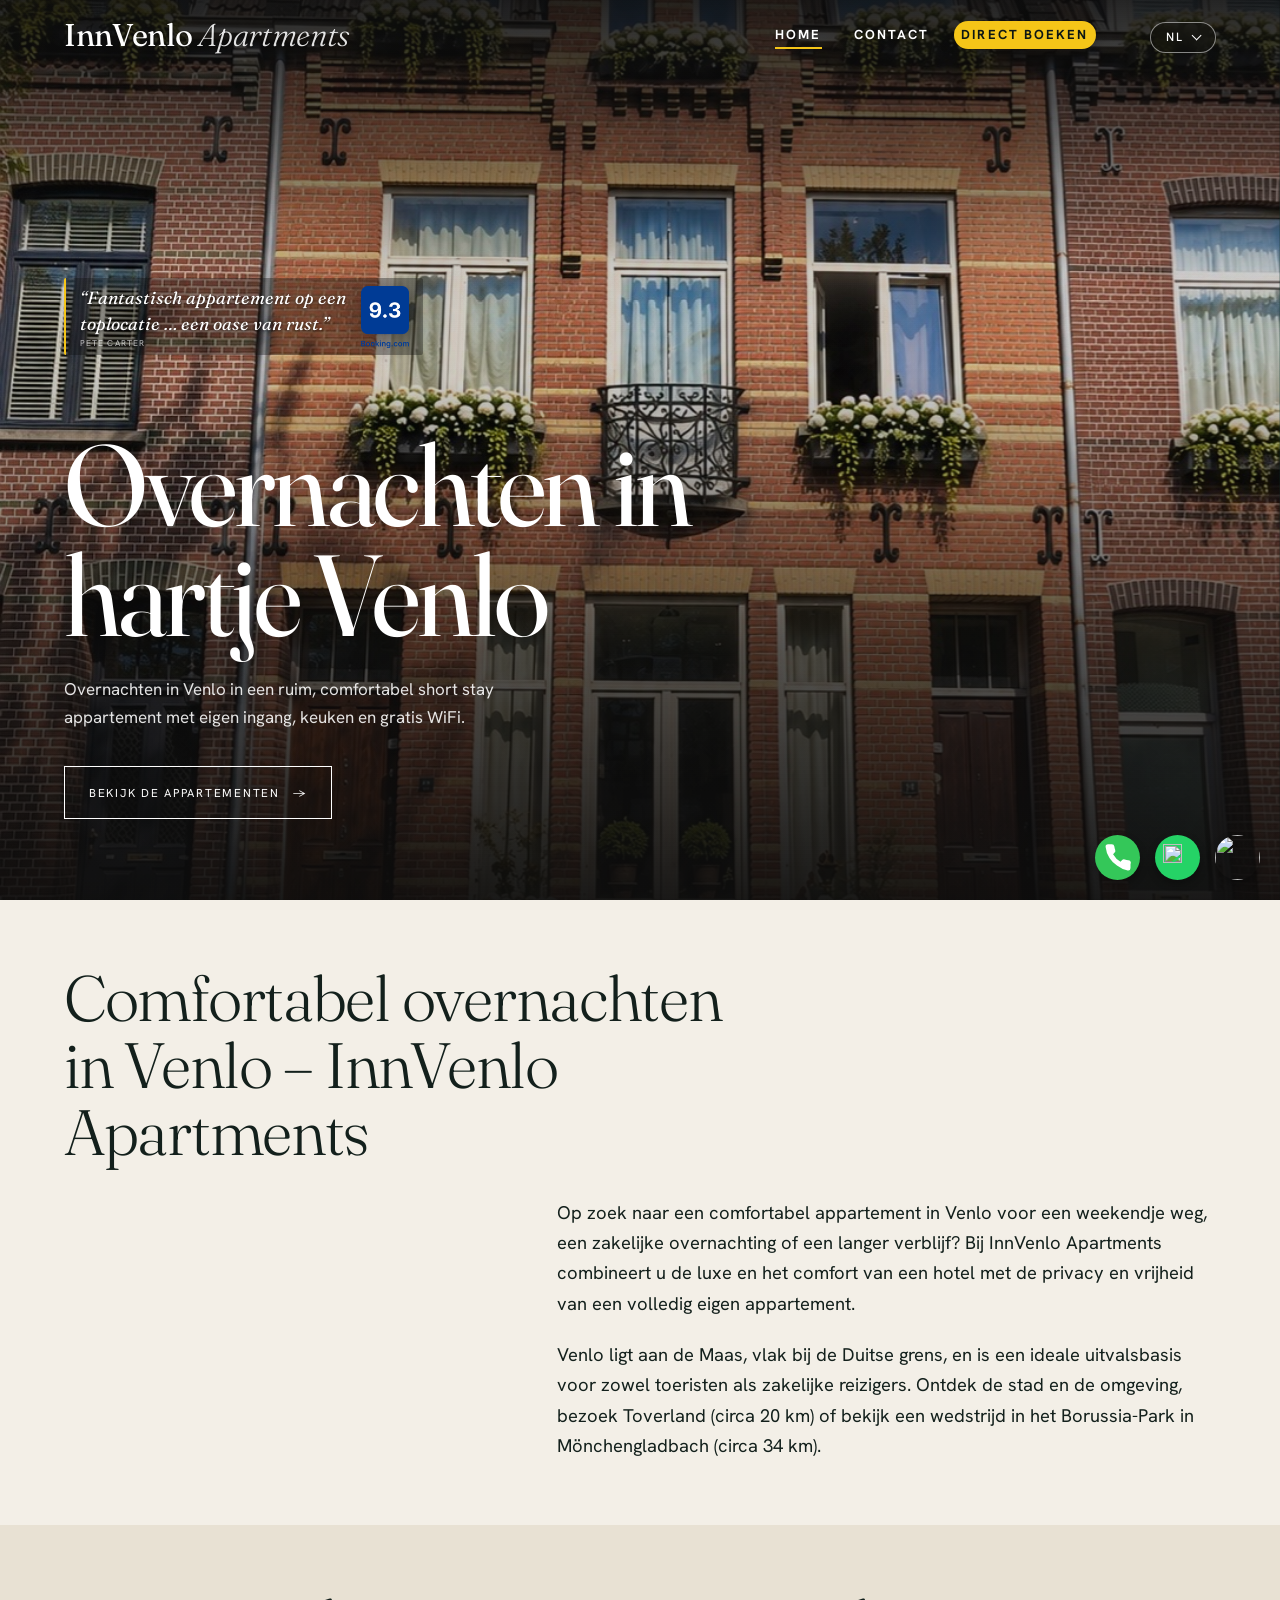
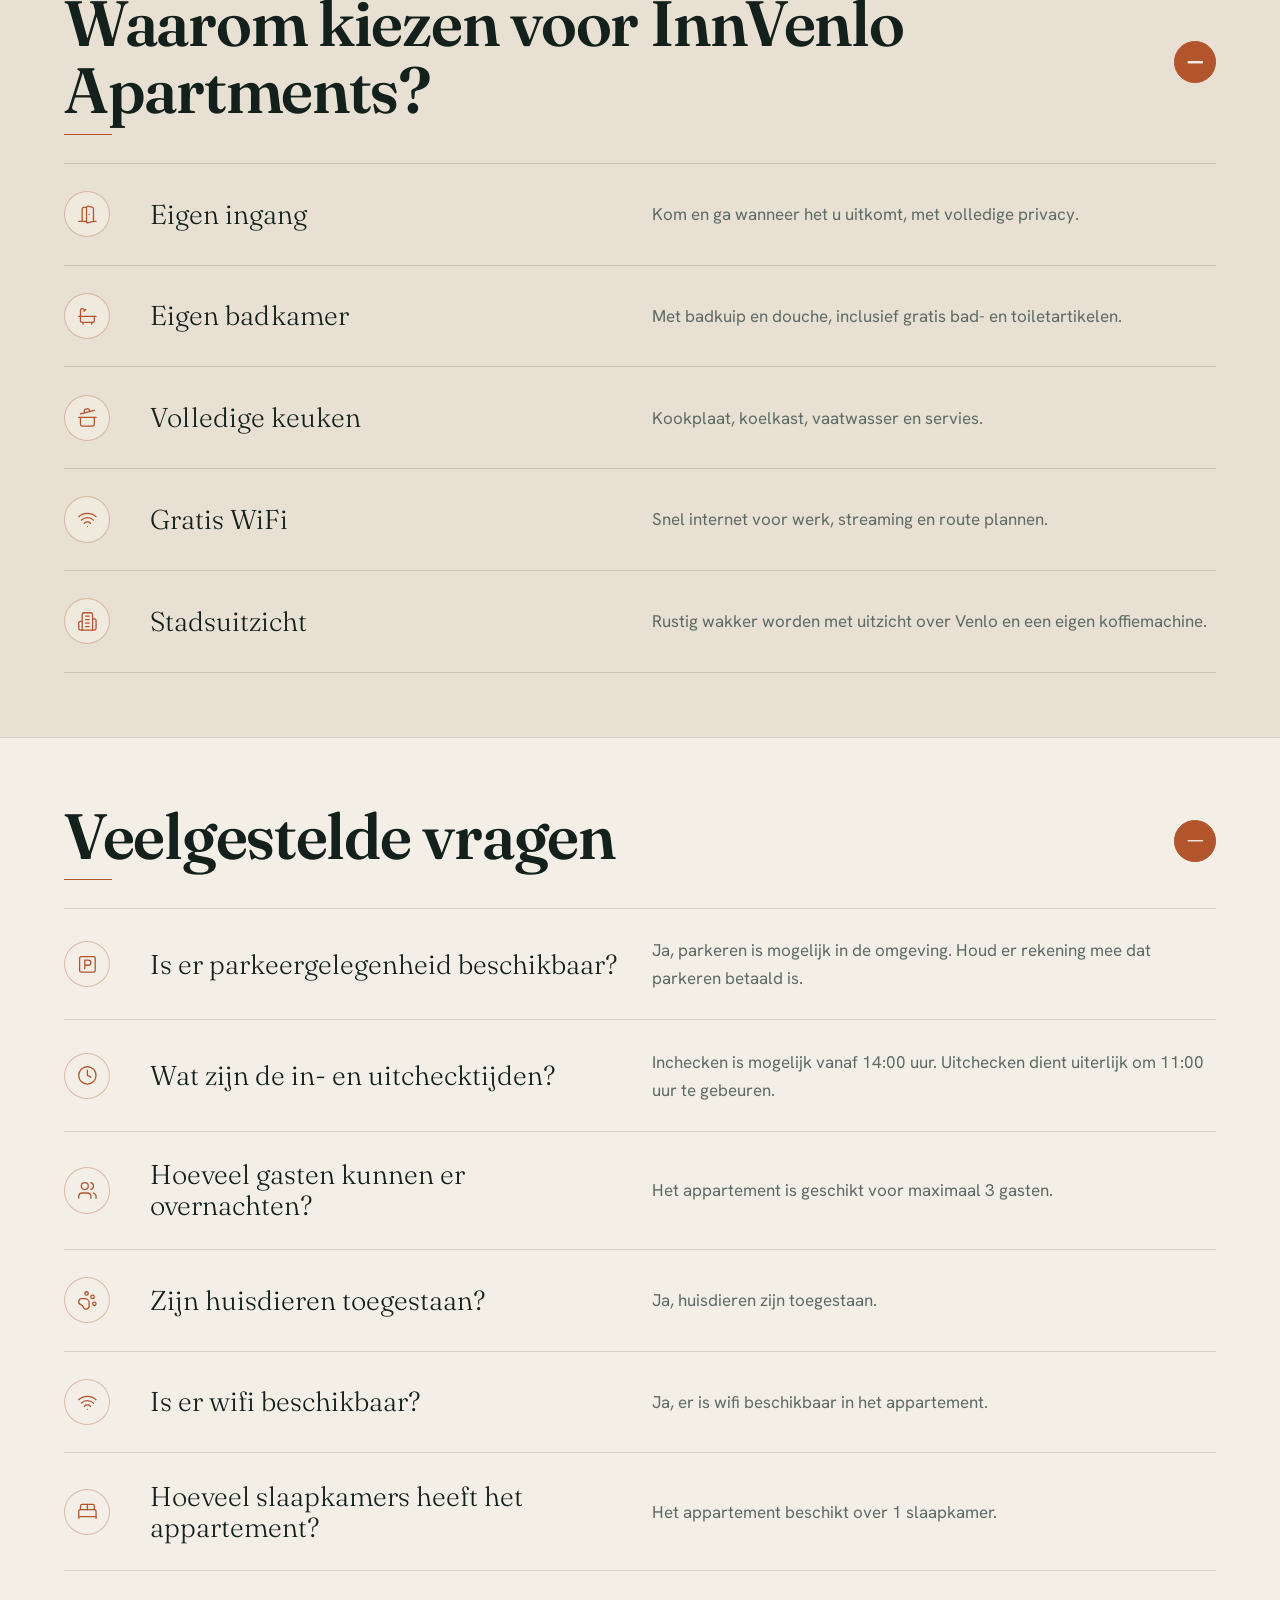
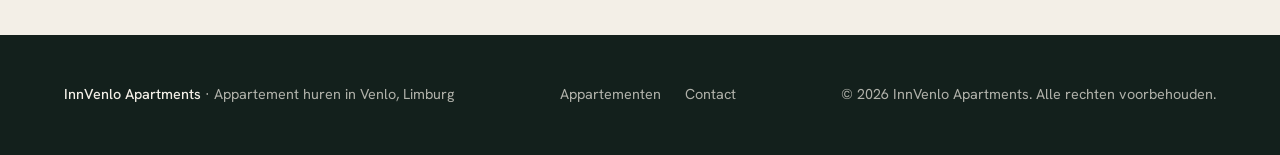
==== docs/index.html @ ab0f365b "Reserveringsmodule opnieuw opgebouwd Techniek - Drie lagen: DateKey (datums als JJJJ-MM-DD, rekenen " ====
<!DOCTYPE html><html lang="nl"><head><meta charset="utf-8"><meta name="viewport" content="width=device-width, initial-scale=1"><meta name="theme-color" content="#0f3d36"><meta property="og:type" content="website"><meta property="og:locale" content="nl_NL"><link rel="preconnect" href="https://fonts.googleapis.com"><link rel="preconnect" href="https://fonts.gstatic.com" crossorigin><link href="https://fonts.googleapis.com/css2?family=Fraunces:ital,opsz,wght@0,9..144,300..700;1,9..144,300..400&family=Hanken+Grotesk:wght@400;500;600;700&display=swap" rel="stylesheet"><link rel="stylesheet" href="style.css?v=107">
<title data-i18n="titleHome">Overnachten in Venlo centrum | InnVenlo Apartments</title>
<meta name="description" content="Overnachten in het centrum van Venlo? Ruime short stay appartementen met eigen ingang, keuken, gratis WiFi en stadsuitzicht. Een alternatief voor een hotel in Venlo. Boek via Booking.com of Airbnb.">
<link rel="canonical" href="https://www.innvenlo.nl/"><meta property="og:title" content="InnVenlo Apartments"><meta property="og:description" content="Overnachten in het centrum van Venlo in een ruim short stay appartement."><meta property="og:url" content="https://www.innvenlo.nl/"><meta property="og:image" content="https://www.innvenlo.nl/images/hero-venlo.jpg"></head>
<body class="home">
<svg width="0" height="0" style="position:absolute" aria-hidden="true"><symbol id="i-door" viewBox="0 0 24 24"><path d="M11 20H2"/><path d="M11 4.562v16.157a1 1 0 0 0 1.242.97L19 20V5.562a2 2 0 0 0-1.515-1.94l-4-1A2 2 0 0 0 11 4.561z"/><path d="M11 4H8a2 2 0 0 0-2 2v14"/><path d="M14 12h.01"/><path d="M22 20h-3"/></symbol><symbol id="i-pot" viewBox="0 0 24 24"><path d="M2 12h20"/><path d="M20 12v8a2 2 0 0 1-2 2H6a2 2 0 0 1-2-2v-8"/><path d="m4 8 16-4"/><path d="m8.86 6.78-.45-1.81a2 2 0 0 1 1.45-2.43l1.94-.48a2 2 0 0 1 2.43 1.46l.45 1.8"/></symbol><symbol id="i-wifi" viewBox="0 0 24 24"><path d="M12 20h.01"/><path d="M2 8.82a15 15 0 0 1 20 0"/><path d="M5 12.859a10 10 0 0 1 14 0"/><path d="M8.5 16.429a5 5 0 0 1 7 0"/></symbol><symbol id="i-city" viewBox="0 0 24 24"><path d="M6 22V4a2 2 0 0 1 2-2h8a2 2 0 0 1 2 2v18Z"/><path d="M6 12H4a2 2 0 0 0-2 2v6a2 2 0 0 0 2 2h2"/><path d="M18 9h2a2 2 0 0 1 2 2v9a2 2 0 0 1-2 2h-2"/><path d="M10 6h4"/><path d="M10 10h4"/><path d="M10 14h4"/><path d="M10 18h4"/></symbol><symbol id="i-bath" viewBox="0 0 24 24"><path d="M10 4 8 6"/><path d="M17 19v2"/><path d="M2 12h20"/><path d="M7 19v2"/><path d="M9 5 7.621 3.621A2.121 2.121 0 0 0 4 5v12a2 2 0 0 0 2 2h12a2 2 0 0 0 2-2v-5"/></symbol><symbol id="i-bed" viewBox="0 0 24 24"><path d="M2 20v-8a2 2 0 0 1 2-2h16a2 2 0 0 1 2 2v8"/><path d="M4 10V6a2 2 0 0 1 2-2h12a2 2 0 0 1 2 2v4"/><path d="M12 4v6"/><path d="M2 18h20"/></symbol><symbol id="i-sofa" viewBox="0 0 24 24"><path d="M20 9V6a2 2 0 0 0-2-2H6a2 2 0 0 0-2 2v3"/><path d="M2 16a2 2 0 0 0 2 2h16a2 2 0 0 0 2-2v-5a2 2 0 0 0-4 0v1.5a.5.5 0 0 1-.5.5h-11a.5.5 0 0 1-.5-.5V11a2 2 0 0 0-4 0z"/><path d="M4 18v2"/><path d="M20 18v2"/><path d="M12 4v9"/></symbol><symbol id="i-parking" viewBox="0 0 24 24"><rect width="18" height="18" x="3" y="3" rx="2"/><path d="M9 17V7h4a3 3 0 0 1 0 6H9"/></symbol><symbol id="i-clock" viewBox="0 0 24 24"><circle cx="12" cy="12" r="10"/><path d="M12 6v6l4 2"/></symbol><symbol id="i-users" viewBox="0 0 24 24"><path d="M16 21v-2a4 4 0 0 0-4-4H6a4 4 0 0 0-4 4v2"/><circle cx="9" cy="7" r="4"/><path d="M22 21v-2a4 4 0 0 0-3-3.87"/><path d="M16 3.13a4 4 0 0 1 0 7.75"/></symbol><symbol id="i-paw" viewBox="0 0 24 24"><circle cx="11" cy="4" r="2"/><circle cx="18" cy="8" r="2"/><circle cx="20" cy="16" r="2"/><path d="M9 10a5 5 0 0 1 5 5v3.5a3.5 3.5 0 0 1-6.84 1.045Q6.52 17.48 4.46 16.84A3.5 3.5 0 0 1 5.5 10Z"/></symbol></svg>
<header class="hd"><a class="logo" href="index.html">InnVenlo<span> Apartments</span></a>
<nav aria-label="Hoofdmenu" data-i18n-aria="mainMenu"><a href="index.html" aria-current="page" data-i18n="home">Home</a><a href="contact.html" data-i18n="contact">Contact</a><a class="nav-book" href="reserveren.html" data-i18n="bookDirect">Direct boeken</a></nav>
<div class="language-switch"><button class="language-current" type="button" aria-expanded="false" aria-label="Kies taal" data-i18n-aria="chooseLanguage"><span class="current-language">NL</span><span class="language-arrow">⌄</span></button>
<div class="language-dropdown"><button type="button" data-lang="nl">Nederlands</button><button type="button" data-lang="en">English</button><button type="button" data-lang="de">Deutsch</button><button type="button" data-lang="fr">Français</button></div></div></header>
<main>
<section class="hero"><img src="images/hero-venlo.jpg" alt="Gevel van InnVenlo Apartments in Venlo" width="1086" height="1448"><div>
<aside class="proof">
<ul class="quotes" data-rotator aria-label="Ervaringen van gasten" data-i18n-aria="guestReviews">
<li class="is-active"><a class="score" href="https://www.booking.com/Share-dFmzQ5" target="_blank" rel="noopener noreferrer"><img src="images/score-booking.png" alt="Booking.com score 9.3" width="186" height="240"></a><figure><blockquote>“Fantastisch appartement op een toplocatie … een oase van rust.”</blockquote><figcaption>Pete Carter</figcaption></figure></li>
<li><a class="score" href="https://www.airbnb.nl/rooms/1077478657044682001" target="_blank" rel="noopener noreferrer"><img src="images/score-airbnb.png" alt="Airbnb score 4,9 van 5" width="191" height="240"></a><figure><blockquote>“Het voelde als een verblijf in een luxe hotel, met het comfort, de ruimte en de privacy van een appartement.”</blockquote><figcaption>Guillame Francois</figcaption></figure></li>
<li><a class="score" href="https://www.booking.com/Share-dFmzQ5" target="_blank" rel="noopener noreferrer"><img src="images/score-booking.png" alt="Booking.com score 9.3" width="186" height="240"></a><figure><blockquote>“Superfijn appartement! Hele ruime badkamer met bad en douche en een eigen, compleet uitgeruste keuken.”</blockquote><figcaption>Gast via Booking.com</figcaption></figure></li>
</ul>
</aside>
<div class="hero-main"><h1 data-i18n="homeTitle">Overnachten in hartje Venlo</h1>
<p data-i18n="homeIntro">Overnachten in Venlo in een ruim, comfortabel short stay appartement met eigen ingang, keuken en gratis WiFi.</p>
<a class="btn" href="appartementen.html" data-i18n="view">Bekijk de appartementen</a></div></div></section>

<section class="sec g rv about"><h2 data-i18n="about">Comfortabel overnachten in Venlo – InnVenlo Apartments</h2><div class="t">
<p data-i18n="aboutP1">Op zoek naar een comfortabel appartement in Venlo voor een weekendje weg, een zakelijke overnachting of een langer verblijf? Bij InnVenlo Apartments combineert u de luxe en het comfort van een hotel met de privacy en vrijheid van een volledig eigen appartement.</p>
<p data-i18n="aboutP2">Venlo ligt aan de Maas, vlak bij de Duitse grens, en is een ideale uitvalsbasis voor zowel toeristen als zakelijke reizigers. Ontdek de stad en de omgeving, bezoek Toverland (circa 20 km) of bekijk een wedstrijd in het Borussia-Park in Mönchengladbach (circa 34 km).</p></div></section>

<section class="sec alt"><details class="why"><summary><h2 data-i18n="why">Waarom kiezen voor InnVenlo Apartments?</h2><span class="plus" aria-hidden="true"></span></summary><ul class="bn"><li class="rv"><span class="ic-wrap"><svg class="ic" aria-hidden="true" viewBox="0 0 24 24"><use href="#i-door"/></svg></span><h3 data-i18n="own">Eigen ingang</h3><p data-i18n="ownText">Kom en ga wanneer het u uitkomt, met volledige privacy.</p></li>
<li class="rv"><span class="ic-wrap"><svg class="ic" aria-hidden="true" viewBox="0 0 24 24"><use href="#i-bath"/></svg></span><h3 data-i18n="bathPriv">Eigen badkamer</h3><p data-i18n="bathPrivText">Met badkuip en douche, inclusief gratis bad- en toiletartikelen.</p></li>
<li class="rv"><span class="ic-wrap"><svg class="ic" aria-hidden="true" viewBox="0 0 24 24"><use href="#i-pot"/></svg></span><h3 data-i18n="kitchen">Volledige keuken</h3><p data-i18n="kitchenText">Kookplaat, koelkast, vaatwasser en servies.</p></li>
<li class="rv"><span class="ic-wrap"><svg class="ic" aria-hidden="true" viewBox="0 0 24 24"><use href="#i-wifi"/></svg></span><h3 data-i18n="wifi">Gratis WiFi</h3><p data-i18n="wifiText">Snel internet voor werk, streaming en route plannen.</p></li>
<li class="rv"><span class="ic-wrap"><svg class="ic" aria-hidden="true" viewBox="0 0 24 24"><use href="#i-city"/></svg></span><h3 data-i18n="city">Stadsuitzicht</h3><p data-i18n="cityText">Rustig wakker worden met uitzicht over Venlo en een eigen koffiemachine.</p></li></ul></details></section>

<section class="sec faq" id="faq"><details class="why"><summary><h2 data-i18n="faqTitle">Veelgestelde vragen</h2><span class="plus" aria-hidden="true"></span></summary><ul class="bn">
<li><span class="ic-wrap"><svg class="ic" aria-hidden="true" viewBox="0 0 24 24"><use href="#i-parking"/></svg></span><h3 data-i18n="faqParkQ">Is er parkeergelegenheid beschikbaar?</h3><p data-i18n="faqParkA">Ja, parkeren is mogelijk in de omgeving. Houd er rekening mee dat parkeren betaald is.</p></li>
<li><span class="ic-wrap"><svg class="ic" aria-hidden="true" viewBox="0 0 24 24"><use href="#i-clock"/></svg></span><h3 data-i18n="faqTimeQ">Wat zijn de in- en uitchecktijden?</h3><p data-i18n="faqTimeA">Inchecken is mogelijk vanaf 14:00 uur. Uitchecken dient uiterlijk om 11:00 uur te gebeuren.</p></li>
<li><span class="ic-wrap"><svg class="ic" aria-hidden="true" viewBox="0 0 24 24"><use href="#i-users"/></svg></span><h3 data-i18n="faqGuestsQ">Hoeveel gasten kunnen er overnachten?</h3><p data-i18n="faqGuestsA">Het appartement is geschikt voor maximaal 3 gasten.</p></li>
<li><span class="ic-wrap"><svg class="ic" aria-hidden="true" viewBox="0 0 24 24"><use href="#i-paw"/></svg></span><h3 data-i18n="faqPetsQ">Zijn huisdieren toegestaan?</h3><p data-i18n="faqPetsA">Ja, huisdieren zijn toegestaan.</p></li>
<li><span class="ic-wrap"><svg class="ic" aria-hidden="true" viewBox="0 0 24 24"><use href="#i-wifi"/></svg></span><h3 data-i18n="faqWifiQ">Is er wifi beschikbaar?</h3><p data-i18n="faqWifiA">Ja, er is wifi beschikbaar in het appartement.</p></li>
<li><span class="ic-wrap"><svg class="ic" aria-hidden="true" viewBox="0 0 24 24"><use href="#i-bed"/></svg></span><h3 data-i18n="faqBedsQ">Hoeveel slaapkamers heeft het appartement?</h3><p data-i18n="faqBedsA">Het appartement beschikt over 1 slaapkamer.</p></li></ul></details></section>


</main>
<footer class="ft"><div><p><strong>InnVenlo Apartments</strong> · <span data-i18n="footerTag">Appartement huren in Venlo, Limburg</span></p><nav aria-label="Footermenu" data-i18n-aria="footerMenu"><a href="appartementen.html" data-i18n="apartments">Appartementen</a><a href="contact.html" data-i18n="contact">Contact</a></nav><p data-i18n="footerRights">© 2026 InnVenlo Apartments. Alle rechten voorbehouden.</p></div></footer>
<div class="cb">
    <a class="cb-i cb-tel" href="tel:+31648742693" aria-label="Bel ons" title="Bel ons" data-i18n-aria="callUs"><svg viewBox="0 0 24 24" fill="white" xmlns="http://www.w3.org/2000/svg"><path d="M22 16.92v3a2 2 0 0 1-2.18 2A19.79 19.79 0 0 1 11.19 18a19.5 19.5 0 0 1-6-6A19.79 19.79 0 0 1 2.09 3.18 2 2 0 0 1 4.08 1h3a2 2 0 0 1 2 1.72c.12.96.35 1.9.69 2.8a2 2 0 0 1-.45 2.11L8.05 8.91a16 16 0 0 0 6 6l1.27-1.27a2 2 0 0 1 2.11-.45c.9.34 1.84.57 2.8.69A2 2 0 0 1 22 16.92z"/></svg></a>
    <a class="cb-i cb-wa" href="https://wa.me/31648742693" target="_blank" rel="noopener noreferrer" aria-label="WhatsApp" title="WhatsApp"><img src="https://cdn.simpleicons.org/whatsapp/FFFFFF" alt=""></a>
    <a class="cb-i cb-mail" href="mailto:jamb.lamberts@ziggo.nl" aria-label="E-mail" title="E-mail"><img src="https://upload.wikimedia.org/wikipedia/commons/4/4e/Mail_%28iOS%29.svg" alt=""></a>
  </div>  
<script src="script.js?v=106"></script></body></html>
---- docs/style.css ----
:root{--paper:#f3efe7;--sand:#e8e1d3;--ink:#13201c;--green:#0f3d36;--clay:#b2552d;--mute:#5d6a65;--line:#13201c26;--serif:"Fraunces",Georgia,serif;--sans:"Hanken Grotesk",system-ui,sans-serif;--pad:clamp(1.25rem,5vw,4.5rem);--gold:#e3c98f}
body:not(.home){--gold:#a8823c}
*{box-sizing:border-box;margin:0;padding:0}
html{scroll-behavior:smooth}
body{background:var(--paper);color:var(--ink);font:400 1.0625rem/1.65 var(--sans);-webkit-font-smoothing:antialiased}
img{display:block;max-width:100%}a{color:inherit}ul{list-style:none}
:focus-visible{outline:2px solid var(--clay);outline-offset:3px}
.hd{position:absolute;inset:0 0 auto;z-index:5;display:flex;flex-wrap:wrap;align-items:center;justify-content:space-between;gap:0 2rem;padding:.8rem var(--pad) .5rem}
.home .hd{color:#fff}
.logo{font:400 1.89rem var(--serif);text-decoration:none;letter-spacing:-.01em}
.logo span:not(.l){font-style:italic;font-weight:300;opacity:.7}
.hd nav{display:flex;gap:2rem;margin-right:7.5rem;font-size:.7875rem;letter-spacing:.16em;text-transform:uppercase}
.hd nav a{text-decoration:none;padding:.7rem 0;background:linear-gradient(var(--gold),var(--gold)) 0 calc(100% - .5rem)/0 2px no-repeat;transition:background-size .4s}
.hd nav a:hover,.hd nav a[aria-current]{background-size:100% 2px}
.language-switch{position:absolute;right:var(--pad);top:1.35rem}
.language-current{display:flex;align-items:center;gap:.6rem;font:500 .75rem/1 var(--sans);letter-spacing:.18em;padding:.55rem .9rem;color:inherit;cursor:pointer;border:1px solid #13201c33;border-radius:999px;background:#13201c0d;transition:background .3s,border-color .3s}
.home .language-current{border-color:#ffffff59;background:#ffffff1f;-webkit-backdrop-filter:blur(8px);backdrop-filter:blur(8px)}
.language-current:hover,.open .language-current{background:#13201c1a;border-color:currentColor}
.home .language-current:hover,.home .open .language-current{background:#ffffff38}
.language-arrow{font-size:0;width:.45rem;height:.45rem;border-right:1.5px solid currentColor;border-bottom:1.5px solid currentColor;transform:rotate(45deg);translate:0 -.12rem;transition:transform .3s}
.open .language-arrow{transform:rotate(-135deg);translate:0 .08rem}
.language-dropdown{position:absolute;right:0;top:100%;margin-top:.6rem;min-width:9.5rem;background:var(--paper);color:var(--ink);border:1px solid var(--line);display:none}
.open .language-dropdown{display:block}
.language-dropdown button{display:block;width:100%;text-align:left;padding:.65rem 1rem;font:inherit;font-size:.9rem;background:none;border:0;color:inherit;cursor:pointer}
.language-dropdown button:hover{background:var(--green);color:#fff}
.language-dropdown .active{color:var(--clay)}
.hero{position:relative;min-height:100svh;display:grid;align-items:end;color:#fff;background:var(--green);overflow:hidden}
.hero img{position:absolute;inset:0;width:100%;height:100%;object-fit:cover;animation:zoom 18s ease-out both}
.hero::after{content:"";position:absolute;inset:0;background:linear-gradient(to top,#0d0d0deb,#0d0d0d00 62%),linear-gradient(#0d0d0dcc,#0000 38%)}
@keyframes zoom{from{transform:scale(1.09)}}
.hero div{position:relative;z-index:1;padding:0 var(--pad) clamp(2.5rem,9vh,5.5rem);max-width:62rem}
h1{font:300 clamp(2.8rem,9vw,7.6rem)/.95 var(--serif);letter-spacing:-.03em}
.hero p{max-width:31rem;margin:1.6rem 0 2.2rem;opacity:.88}
h2{font:300 clamp(2rem,5vw,4rem)/1.05 var(--serif);letter-spacing:-.02em}
h3{font:300 1.7rem/1.15 var(--serif)}
.lbl{display:block;margin-bottom:1.2rem;font-size:.72rem;letter-spacing:.2em;text-transform:uppercase;color:var(--clay)}
.btn{display:inline-flex;align-items:center;gap:.8rem;padding:1rem 1.5rem;border:1px solid currentColor;text-decoration:none;font-size:.72rem;letter-spacing:.15em;text-transform:uppercase;transition:.3s}
.btn::after{content:"→";transition:transform .3s}.btn:hover::after{transform:translateX(.4rem)}
.hero .btn:hover{background:#fff;color:var(--ink)}
.solid{background:var(--ink);color:var(--paper);border-color:var(--ink)}.solid:hover{background:var(--clay);border-color:var(--clay)}
.sec{padding:clamp(4.5rem,10vw,9rem) var(--pad)}
.alt{background:var(--sand)}.dark{background:var(--green);color:var(--paper)}.dark .lbl{color:#e3a07e}
.g{display:grid;grid-template-columns:repeat(12,1fr);gap:2rem}
.g h2{grid-column:1/8}.g .t{grid-column:6/13;display:grid;gap:1.3rem;font-size:1.15rem}
.bn{counter-reset:n;margin-top:3.5rem}
.bn li{counter-increment:n;display:grid;grid-template-columns:4rem 1fr 1.2fr;gap:.5rem 2rem;align-items:baseline;padding:1.7rem 0;border-top:1px solid var(--line)}
.bn li::before{content:counter(n,decimal-leading-zero);font-size:.8rem;letter-spacing:.1em;color:var(--clay)}
.bn p{color:var(--mute)}
.ap{display:grid;grid-template-columns:repeat(12,1fr);gap:2rem;align-items:center;margin-top:clamp(3rem,8vw,7rem)}
.im{grid-column:1/8;overflow:hidden;aspect-ratio:4/3}
.im img{width:100%;height:100%;object-fit:cover;transition:transform 1.4s cubic-bezier(.2,.7,.2,1)}
.ap:hover .im img{transform:scale(1.04)}
.tx{grid-column:8/13;display:grid;gap:1.2rem;justify-items:start}
.rev .im{grid-column:6/13;grid-row:1}.rev .tx{grid-column:1/6;grid-row:1}
.tags,.fac{display:flex;flex-wrap:wrap;font-size:.72rem;letter-spacing:.14em;text-transform:uppercase;color:var(--mute)}
.tags li+li::before,.fac li+li::before{content:"/";margin:0 .7rem;color:var(--clay)}
.fac{font-size:.9rem;letter-spacing:.04em;text-transform:none;row-gap:.3rem}
.act{display:flex;flex-wrap:wrap;gap:.7rem}
.more{margin-top:clamp(3rem,6vw,5rem)}
.more a{font:italic 300 1.5rem var(--serif);text-decoration:underline;text-underline-offset:.4em;text-decoration-thickness:1px}
.big{margin-top:2.5rem}
.big a{display:flex;justify-content:space-between;align-items:center;padding:1.5rem 0;border-top:1px solid #fff3;font:300 clamp(1.6rem,4vw,3rem) var(--serif);text-decoration:none;transition:padding .4s,color .3s}
.big a:last-child{border-bottom:1px solid #fff3}
.big a::after{content:"↗";font-size:.6em}
.big a:hover{padding-left:1.2rem;color:#e3a07e}
.dark .quote{max-width:52rem;margin-top:1.8rem;font:300 clamp(1.3rem,2.6vw,2rem)/1.4 var(--serif)}
.ph{padding:clamp(8rem,18vw,13rem) var(--pad) clamp(3rem,6vw,5rem)}
.ph h1{grid-column:1/9}.ph p{grid-column:6/13;font-size:1.15rem;color:var(--mute)}
.apt{display:grid;grid-template-columns:1.1fr 1fr;gap:clamp(2rem,5vw,6rem);padding:clamp(3rem,6vw,5rem) var(--pad);border-top:1px solid var(--line)}
.photo-slider{position:sticky;top:1.5rem;align-self:start;aspect-ratio:4/5;overflow:hidden;background:var(--sand)}
.photo-slider img{position:absolute;inset:0;width:100%;height:100%;object-fit:cover;opacity:0;transform:scale(1.06);transition:opacity 1.2s ease,transform 6s ease}
.photo-slider img.active{opacity:1;transform:none}
.apt.rev .photo-slider{order:2}
.apt .in{display:grid;gap:1.6rem;align-content:start}
.apt h2{font-size:clamp(1.9rem,3.6vw,3rem)}
.apt dl div{display:flex;justify-content:space-between;gap:1.5rem;padding:.9rem 0;border-bottom:1px solid var(--line)}
.apt dl div:first-child{border-top:1px solid var(--line)}
.apt dt{font-size:.72rem;letter-spacing:.16em;text-transform:uppercase;color:var(--mute);padding-top:.3rem}
.apt dd{text-align:right}
.apt h3{font-size:.72rem;letter-spacing:.2em;text-transform:uppercase;font-family:var(--sans);font-weight:400;color:var(--clay)}
.small{font-size:.95rem;color:var(--mute)}
.cta{display:grid;gap:1.6rem;justify-items:start}
.cta h2{max-width:40rem}.cta p{font-size:1.15rem}
.ct{display:grid;grid-template-columns:1fr 1.1fr;gap:clamp(2.5rem,7vw,7rem);padding:0 var(--pad) clamp(4.5rem,10vw,8rem)}
.ct>div{display:grid;gap:1.4rem;align-content:start}
address{font:300 clamp(1.6rem,3vw,2.4rem)/1.25 var(--serif)}
.ct ul li{padding:.7rem 0;border-top:1px solid var(--line)}
.ct a:not(.btn){text-underline-offset:.3em}
form{display:grid;gap:1.4rem}
label{font-size:.72rem;letter-spacing:.16em;text-transform:uppercase;color:var(--mute)}
input,textarea{width:100%;padding:.6rem 0;font:inherit;font-size:1.15rem;color:inherit;background:none;border:0;border-bottom:1px solid var(--ink);border-radius:0;resize:vertical}
input:focus,textarea:focus{outline:0;border-color:var(--clay)}
form button{justify-self:start;cursor:pointer;font-family:var(--sans)}
.ft{background:var(--ink);color:#f3efe7b3;padding:3rem var(--pad);font-size:.9rem}
.ft>div{display:flex;flex-wrap:wrap;justify-content:space-between;gap:1rem 3rem}
.ft strong{color:#f3efe7;font-weight:500}.ft nav{display:flex;gap:1.5rem}.ft a{text-decoration:none}.ft a:hover{color:#fff}
.cb{position:fixed;right:20px;bottom:20px;z-index:9;display:flex;align-items:center;gap:15px}
.cb-i{width:45px;height:45px;min-width:45px;display:flex;align-items:center;justify-content:center;border-radius:50%;overflow:hidden;box-shadow:0 4px 8px rgba(0,0,0,.3);transition:transform .3s ease}
.cb-i:hover{transform:scale(1.1)}
.cb-tel{background:#34C759}
.cb-tel svg{width:30px;height:30px}
.cb-wa{background:#25D366}
.cb-wa img{width:65%;height:65%;object-fit:contain;display:block}
.cb-mail img{width:100%;height:100%;object-fit:contain;display:block}
@supports (animation-timeline:view()){.rv{animation:rv both linear;animation-timeline:view();animation-range:entry 0% entry 45%}}
@keyframes rv{from{opacity:0;transform:translateY(28px)}}
@media(max-width:780px){
.hd nav{order:3;width:100%;gap:1.6rem;margin-right:0}
.g h2,.g .t,.ph h1,.ph p,.im,.tx,.rev .im,.rev .tx{grid-column:1/-1;grid-row:auto}
.bn li{grid-template-columns:2.5rem 1fr}.bn p{grid-column:2}
.apt,.ct{grid-template-columns:1fr}.apt.rev .photo-slider{order:0}
.photo-slider{position:relative;top:0;aspect-ratio:4/3}
.ft{padding-bottom:5rem}}
.logo .l{opacity:0;animation:l .5s ease forwards;animation-delay:calc(var(--i)*55ms + 200ms)}
@keyframes l{to{opacity:1}}
@media(prefers-reduced-motion:reduce){*{animation:none!important;transition:none!important}html{scroll-behavior:auto}}
.logo.bubble{transform-origin:left center;animation:bubble .4s linear var(--reveal-end) 1}
@keyframes bubble{0%{transform:scale(1);animation-timing-function:cubic-bezier(.2,.7,.3,1)}80%{transform:scale(1.09);animation-timing-function:cubic-bezier(.5,0,1,1)}100%{transform:scale(1)}}

/* Bordjes als bubbels */
.bubbles{position:fixed;inset:0;pointer-events:none;z-index:8;overflow:hidden}
.bub{position:absolute;top:0;width:clamp(56px,11vw,90px);pointer-events:auto;opacity:0;animation:drift-a 20s linear infinite}
.b1{left:4%}
.b2{left:30%;animation-name:drift-b;animation-duration:24s;animation-delay:-11s}
.sway{display:block;animation:bob 3.6s ease-in-out infinite alternate}
.bub img{width:100%;height:auto;display:block}
@keyframes drift-a{
  0%{transform:translate(0.0vw,105.0vh);opacity:0.00}
  5%{transform:translate(2.2vw,98.5vh);opacity:0.35}
  10%{transform:translate(5.7vw,92.0vh);opacity:0.71}
  15%{transform:translate(8.5vw,85.5vh);opacity:0.85}
  20%{transform:translate(9.6vw,79.0vh);opacity:0.85}
  25%{transform:translate(9.5vw,72.5vh);opacity:0.85}
  30%{transform:translate(8.7vw,66.0vh);opacity:0.85}
  35%{transform:translate(7.6vw,59.5vh);opacity:0.85}
  40%{transform:translate(6.7vw,53.0vh);opacity:0.85}
  45%{transform:translate(6.3vw,46.5vh);opacity:0.85}
  50%{transform:translate(7.0vw,40.0vh);opacity:0.85}
  55%{transform:translate(8.7vw,33.5vh);opacity:0.85}
  60%{transform:translate(11.5vw,27.0vh);opacity:0.85}
  65%{transform:translate(14.8vw,20.5vh);opacity:0.85}
  70%{transform:translate(18.3vw,14.0vh);opacity:0.85}
  75%{transform:translate(21.5vw,7.5vh);opacity:0.85}
  80%{transform:translate(24.0vw,1.0vh);opacity:0.85}
  85%{transform:translate(25.3vw,-5.5vh);opacity:0.85}
  90%{transform:translate(25.6vw,-12.0vh);opacity:0.85}
  95%{transform:translate(25.1vw,-18.5vh);opacity:0.43}
  100%{transform:translate(24.0vw,-25.0vh);opacity:0.00}
}
@keyframes drift-b{
  0%{transform:translate(0.0vw,105.0vh);opacity:0.00}
  5%{transform:translate(0.2vw,98.5vh);opacity:0.35}
  10%{transform:translate(-0.9vw,92.0vh);opacity:0.71}
  15%{transform:translate(-1.3vw,85.5vh);opacity:0.85}
  20%{transform:translate(0.0vw,79.0vh);opacity:0.85}
  25%{transform:translate(2.5vw,72.5vh);opacity:0.85}
  30%{transform:translate(5.7vw,66.0vh);opacity:0.85}
  35%{transform:translate(9.2vw,59.5vh);opacity:0.85}
  40%{transform:translate(12.5vw,53.0vh);opacity:0.85}
  45%{transform:translate(15.3vw,46.5vh);opacity:0.85}
  50%{transform:translate(17.0vw,40.0vh);opacity:0.85}
  55%{transform:translate(17.7vw,33.5vh);opacity:0.85}
  60%{transform:translate(17.3vw,27.0vh);opacity:0.85}
  65%{transform:translate(16.4vw,20.5vh);opacity:0.85}
  70%{transform:translate(15.3vw,14.0vh);opacity:0.85}
  75%{transform:translate(14.5vw,7.5vh);opacity:0.85}
  80%{transform:translate(14.4vw,1.0vh);opacity:0.85}
  85%{transform:translate(15.5vw,-5.5vh);opacity:0.85}
  90%{transform:translate(17.6vw,-12.0vh);opacity:0.85}
  95%{transform:translate(20.5vw,-18.5vh);opacity:0.43}
  100%{transform:translate(24.0vw,-25.0vh);opacity:0.00}
}
@keyframes bob{from{transform:translateX(-5px) rotate(-3deg) scale(1)}to{transform:translateX(5px) rotate(3deg) scale(1.05)}}
@media(prefers-reduced-motion:reduce){.bubbles{display:none}}

/* Knoppen met logo in huisstijl van de platforms */
.btn-booking,.btn-airbnb{padding-left:1rem;color:#fff}
.btn-logo{width:30.24px;height:30.24px;border-radius:6px;object-fit:contain;flex:none}
.btn-booking{background:#0C3B7C;border-color:#0C3B7C}
.btn-booking:hover{background:#082a59;border-color:#082a59}
.btn-airbnb{background:#FF5A5F;border-color:#FF5A5F}
.btn-airbnb:hover{background:#e8474c;border-color:#e8474c}

.hd nav{align-items:center}
.hd nav a.nav-book{padding:.5rem .45rem;line-height:1;border-radius:999px;background:#f5c518;color:#13201c;font-weight:500;letter-spacing:.16em;white-space:nowrap;box-shadow:0 2px 8px #13201c26;transition:background .3s,transform .3s,box-shadow .3s}
.hd nav a.nav-book:hover{background:#ffd43b;transform:translateY(-1px);box-shadow:0 4px 12px #13201c33}
@media(max-width:780px){.hd nav{flex-wrap:wrap;gap:.2rem 1.6rem}.hd nav a.nav-book{padding:.45rem .4rem}}
@media(max-width:380px){.logo{font-size:7.2vw}}
/* Boekknop: één accentkleur, zelfde hoogte als taalknop, optisch gelijke afstand */
:root{--cta:#f5c518}
.home{--gold:var(--cta)}
.hd nav a.nav-book{display:inline-flex;align-items:center;height:27px;padding-block:0;background:var(--cta);margin-left:-.45rem}
@media(max-width:780px){.hd nav a.nav-book{margin-left:-.4rem}}
/* Leesbaarheid header op de foto (alleen homepage) */
.home .hd{text-shadow:0 1px 2px #0d0d0d73}
.home .logo span:not(.l){opacity:.88}
.home .hd nav a:not(.nav-book){font-weight:500}
.home .language-current{background:#0d0d0d59;border-color:#ffffff80;text-shadow:none}
.home .language-current:hover,.home .open .language-current{background:#0d0d0d8c}
.hd nav a.nav-book{font-weight:600;color:#0d1714;text-shadow:none;box-shadow:0 0 0 1px #0d0d0d14,0 4px 14px #0d0d0d59}
.hd nav a.nav-book:hover{background:#ffd23f}
/* Hero-kop: rustiger onderkant, steviger kop, ruimte boven zwevende contactknoppen */
.hero::after{background:linear-gradient(to top,#0d0d0df2 0,#0d0d0db3 28%,#0d0d0d4d 52%,#0d0d0d00 70%),linear-gradient(#0d0d0de6 0,#0d0d0d99 16%,#0d0d0d33 30%,#0d0d0d00 42%)}
.hero h1{font-weight:400}
@media(max-width:780px){.hero div{padding-bottom:calc(6rem + env(safe-area-inset-bottom))}}
/* Telefoon: kop op vaste hoogte (36% van het scherm), ongeacht toestel */
@media(max-width:780px){.hero{align-items:start}.hero div{padding-top:36svh}}
/* Recensies in de hero: wisselen elkaar af, vaste hoogte zodat de kop niet verspringt */
.quotes{display:grid;max-width:30rem;margin-bottom:clamp(1.6rem,4vh,2.6rem)}
.quotes li{grid-area:1/1;opacity:0;transform:translateY(.6rem);transition:opacity .9s ease,transform .9s ease;pointer-events:none}
.quotes li.is-active{opacity:1;transform:none;pointer-events:auto}
.quotes figure{border-left:2px solid var(--cta);padding-left:1rem}
.quotes .stars{display:block;color:var(--cta);font-size:.8rem;letter-spacing:.2em;line-height:1;margin-bottom:.55rem}
.quotes blockquote{font:italic 300 clamp(1.02rem,1.5vw,1.2rem)/1.45 var(--serif);text-shadow:0 1px 3px #0d0d0d99}
.quotes figcaption{margin-top:.5rem;font-size:.7rem;letter-spacing:.18em;text-transform:uppercase;opacity:.85}
@media(max-width:780px){.hero div{padding-top:max(7.5rem,calc(36svh - 10.5rem))}}
.quotes figure{background:#0d0d0d2d;padding:.85rem 1.1rem .8rem;border-radius:2px}
.quotes blockquote{font-weight:400;text-shadow:none}
@media(max-width:780px){.quotes blockquote{font-size:.93rem;line-height:1.4}.quotes{margin-bottom:1.2rem}.hero div{padding-top:max(7.6rem,calc(36svh - 10rem))}}
@media(max-width:380px){.hero div{padding-top:8.8rem}}
.quotes blockquote{text-shadow:0 1px 3px #0d0d0db3}
/* Recensies wisselen na elkaar (eerst uit, dan in) in plaats van door elkaar heen */
.quotes li{transition:opacity .5s ease,transform .5s ease}
.quotes li.is-active{transition:opacity .8s ease .55s,transform .8s ease .55s}
/* Niet-actieve recensie volledig verbergen na het uitfaden (geen doorschemeren) */
.quotes li{visibility:hidden;transition:opacity .5s ease,transform .5s ease,visibility 0s linear .5s}
.quotes li.is-active{visibility:visible;transition:opacity .8s ease .55s,transform .8s ease .55s,visibility 0s linear .55s}
/* Recensies: donkerder vlak, tekst 8% kleiner */
.quotes figure{background:#0d0d0d59}
.quotes blockquote{font-size:clamp(.94rem,1.38vw,1.1rem)}
@media(max-width:780px){.quotes blockquote{font-size:.856rem}}
/* Compacter recensievlak */
.quotes figure{padding:.6rem .85rem .55rem}
.quotes figcaption{margin-top:.35rem}
.quotes blockquote{text-wrap:balance}
/* Scorebordjes rechts naast de recensies, wisselen tegelijk met de recensies */
.proof{display:flex;align-items:center;gap:clamp(.75rem,2vw,1.4rem);margin-bottom:clamp(1.6rem,4vh,2.6rem)}
.proof .quotes{margin-bottom:0;min-width:0}
.scores{display:grid;flex:none;width:clamp(58px,7vw,84px)}
.scores li{grid-area:1/1;opacity:0;visibility:hidden;transform:translateY(.6rem);transition:opacity .5s ease,transform .5s ease,visibility 0s linear .5s}
.scores li.is-active{opacity:1;visibility:visible;transform:none;transition:opacity .8s ease .55s,transform .8s ease .55s,visibility 0s linear .55s}
.scores img{width:100%;height:auto;filter:drop-shadow(0 4px 10px #0d0d0d66)}
@media(max-width:780px){.proof{margin-bottom:1.2rem}}
.hero .scores img{position:static;inset:auto;width:100%;height:auto;object-fit:contain;animation:none}
/* Eén vlak om recensie én scorebordje */
.proof{width:fit-content;max-width:100%;background:#0d0d0d59;border-left:2px solid var(--cta);border-radius:2px;padding:.6rem .85rem .55rem}
.proof .quotes{flex:0 1 auto}
.quotes figure{background:none;border-left:0;padding:0}
/* Recensieblok: smaller, max. 2 regels tekst, bordje uitgelijnd met de tekst */
.proof{max-width:min(100%,27rem);align-items:center;gap:1rem}
.quotes blockquote{display:-webkit-box;-webkit-box-orient:vertical;-webkit-line-clamp:2;line-clamp:2;overflow:hidden;text-wrap:balance}
.scores{width:auto;height:3.9rem;align-self:center}
.scores li,.scores a{height:100%;display:block}
.hero .scores img{height:100%;width:auto;filter:drop-shadow(0 3px 8px #0d0d0d59)}
@media(max-width:780px){.proof{max-width:100%;gap:.8rem}.scores{height:3.4rem}}
.scores{height:auto}
.hero .scores img{height:3.9rem;width:auto}
@media(max-width:780px){.hero .scores img{height:3.4rem}}
@media(max-width:780px){.hero div{padding-top:max(7.6rem,calc(36svh - 6.3rem))}}
@media(max-width:380px){.quotes blockquote{font-size:.76rem}.hero .scores img{height:3rem}.hero div{padding-top:8.8rem}}
@media(max-width:380px){.proof{gap:.55rem;padding:.55rem .65rem .5rem}.quotes blockquote{text-wrap:wrap}}
/* Gespiegeld: scorebordje links, tekst rechts uitgelijnd, gouden streep rechts */
.proof{flex-direction:row-reverse;border-left:0;border-right:2px solid var(--cta)}
.quotes figure{text-align:right;margin-left:auto}
/* Naam reviewer ondergeschikt aan het citaat */
.quotes figcaption{font-size:.62rem;letter-spacing:.14em;opacity:.72;margin-top:.3rem}
@media(max-width:780px){.quotes figcaption{font-size:.6rem}}
/* Recensieblok rechts tegen de schermrand */
.hero div{max-width:none}
.hero h1{max-width:calc(62rem - 2 * var(--pad))}
.proof{margin-left:auto;margin-right:calc(-1 * var(--pad));border-radius:2px 0 0 2px}
.proof{margin-right:calc(12px - var(--pad));border-radius:2px}
/* Scorebordje zit in elke recensie zelf en sluit direct aan op de tekst */
.proof{display:block}
.quotes{display:block;position:relative}
.quotes li{display:flex;align-items:center;gap:.9rem;position:absolute;top:0;right:0}
.quotes li.is-active{position:relative}
.quotes .score{flex:none;display:block}
.hero .quotes .score img{position:static;inset:auto;height:3.9rem;width:auto;object-fit:contain;animation:none;filter:drop-shadow(0 3px 8px #0d0d0d59)}
@media(max-width:780px){.quotes li{gap:.75rem}.hero .quotes .score img{height:3.4rem}}
@media(max-width:380px){.quotes li{gap:.55rem}.hero .quotes .score img{height:3rem}}
/* Namen reviewers 15% kleiner */
.quotes figcaption{font-size:.527rem}
@media(max-width:780px){.quotes figcaption{font-size:.51rem}}
/* Menu, boekknop en logo 4% groter */
.logo{font-size:1.9656rem}
.hd nav{font-size:.819rem}
.hd nav a.nav-book{height:28.1px;padding-inline:.468rem;margin-left:-.468rem}
@media(max-width:780px){.hd nav a.nav-book{padding-inline:.416rem;margin-left:-.416rem}}
@media(max-width:380px){.logo{font-size:7.49vw}}
@media(max-width:780px){.logo{font-size:min(1.9656rem,calc((100vw - 2 * var(--pad) - 76px) / 9.1))}}
/* Recensievlak: ruimte boven en onder de tekst gehalveerd */
.proof{padding-top:.3rem;padding-bottom:.275rem}
@media(max-width:380px){.proof{padding-top:.275rem;padding-bottom:.25rem}}
@media(max-width:780px){.hero div{padding-top:max(7.6rem,calc(36svh - 5.7rem))}}
/* Menu-items en boekknop vetgedrukt */
.hd nav a,.home .hd nav a:not(.nav-book),.hd nav a.nav-book{font-weight:700}
/* Gastnaam een derde hoger, minder ruimte eronder */
.quotes figcaption{margin-top:.2rem;line-height:1.2}
.proof{padding-bottom:.2rem}
/* Recensievlak 8% hoger */
.proof{padding-top:calc(.3rem + 2.5px);padding-bottom:calc(.2rem + 2.5px)}
@media(max-width:380px){.proof{padding-top:calc(.275rem + 2.5px);padding-bottom:calc(.2rem + 2.5px)}}
.rev-links a{text-underline-offset:.25em;text-decoration-thickness:1px}
/* Recensieblok links, op de lijn van de kop */
.proof{margin-left:0;margin-right:0;border-right:0;border-left:2px solid var(--cta)}
.quotes li{right:auto;left:0}
.quotes figure{text-align:left;margin-left:0}
/* ============ Iconen & accenten ============ */
.ic{width:1.15rem;height:1.15rem;flex:none;fill:none;stroke:currentColor;stroke-width:1.5;stroke-linecap:round;stroke-linejoin:round}

/* Waarom-lijst: icoon in fijne ring in plaats van nummer */
.bn li::before{content:none}
.bn li{grid-template-columns:3.4rem 1fr 1.2fr;align-items:center;transition:background .4s}
.ic-wrap{display:grid;place-items:center;width:2.9rem;height:2.9rem;border-radius:50%;border:1px solid #b2552d59;color:var(--clay);background:#f3efe799;transition:background .4s,color .4s,border-color .4s}
.ic-wrap .ic{width:1.3rem;height:1.3rem}
.bn li:hover .ic-wrap{background:var(--clay);border-color:var(--clay);color:var(--paper)}
.bn li:last-child{border-bottom:1px solid var(--line)}
.alt h2{position:relative;padding-bottom:1.4rem}
.alt h2::after{content:"";position:absolute;left:0;bottom:0;width:3rem;height:1px;background:var(--clay)}
@media(max-width:780px){
 .bn li{grid-template-columns:2.9rem 1fr;gap:.35rem 1.1rem;align-items:start;padding:1.5rem 0}
 .bn li .ic-wrap{grid-row:1/3;margin-top:.15rem}
 .bn h3{align-self:center}
}

/* Appartementen: iconen bij kenmerken */
.apt dt{display:flex;align-items:center;gap:.6rem;padding-top:0}
.apt dt .ic{color:var(--clay);width:1.1rem;height:1.1rem}
.apt dl div{align-items:center}

/* Contact: iconen bij gegevens */
.ct-list li{display:flex;align-items:center;gap:.8rem}
.ct-list .ic{color:var(--clay)}
address{position:relative}
.ic-addr{display:block;width:1.6rem;height:1.6rem;color:var(--clay);margin-bottom:.8rem}

/* Boekknoppen zonder kapotte logo's */
.btn-booking,.btn-airbnb{gap:.8rem}
/* Kenmerken als 2x2-raster: icoon boven, label en waarde eronder */
.apt dl{display:grid;grid-template-columns:1fr 1fr;border-top:1px solid var(--line);border-left:1px solid var(--line)}
.apt dl div,.apt dl div:first-child{display:flex;flex-direction:column;justify-content:flex-start;align-items:flex-start;gap:.35rem;padding:1.1rem 1rem 1.15rem;border:0;border-right:1px solid var(--line);border-bottom:1px solid var(--line)}
.apt dt{flex-direction:column;align-items:flex-start;gap:.7rem}
.apt dt .ic{width:1.35rem;height:1.35rem}
.apt dd{text-align:left;line-height:1.35}
@media(max-width:380px){.apt dl div,.apt dl div:first-child{padding:.9rem .75rem}}
/* Kenmerken als lijst in dezelfde stijl als 'Waarom kiezen': icoon in ring links, label + waarde rechts */
.apt dl{display:block;border:0}
.apt dl div,.apt dl div:first-child{display:grid;grid-template-columns:2.9rem 1fr;grid-template-rows:auto auto;column-gap:1.1rem;row-gap:.15rem;align-items:center;padding:1.1rem 0;border:0;border-bottom:1px solid var(--line)}
.apt dl div:first-child{border-top:1px solid var(--line)}
.apt dt{display:contents}
.apt dt .ic{grid-row:1/3;grid-column:1;box-sizing:border-box;width:2.9rem;height:2.9rem;padding:.78rem;border:1px solid #b2552d59;border-radius:50%;background:#e8e1d399;color:var(--clay)}
.apt dt span{grid-column:2;align-self:end;font-size:.72rem;letter-spacing:.16em;text-transform:uppercase;color:var(--mute)}
.apt dd{grid-column:2;align-self:start;text-align:left;line-height:1.4}
@media(max-width:380px){.apt dl div,.apt dl div:first-child{padding:1rem 0}}
/* 'Waarom kiezen': witruimte boven en onder de kop gehalveerd */
.sec.alt{padding-top:clamp(2.25rem,5vw,4.5rem)}
.alt h2{padding-bottom:.7rem}
.alt .bn{margin-top:1.75rem}
/* 'Waarom kiezen': hele blok uitklapbaar met +-knop */
.why summary{display:flex;align-items:center;justify-content:space-between;gap:1.2rem;cursor:pointer;list-style:none}
.why summary::-webkit-details-marker{display:none}
.why summary:focus-visible{outline:2px solid var(--clay);outline-offset:6px}
.why summary h2{flex:1}
.plus{position:relative;flex:none;width:2.6rem;height:2.6rem;border-radius:50%;border:1px solid #13201c40;transition:background .3s,border-color .3s}
.plus::before,.plus::after{content:"";position:absolute;left:50%;top:50%;width:.9rem;height:1.5px;background:var(--ink);translate:-50% -50%;transition:transform .4s,background .3s}
.plus::after{transform:rotate(90deg)}
.why summary:hover .plus{border-color:var(--clay)}
.why[open] .plus{background:var(--clay);border-color:var(--clay)}
.why[open] .plus::before,.why[open] .plus::after{background:var(--paper)}
.why[open] .plus::after{transform:rotate(0deg)}
.why[open] .bn{animation:why-open .45s ease}
@keyframes why-open{from{opacity:0;transform:translateY(-.4rem)}}
.why:not([open]) h2{padding-bottom:0}
.why:not([open]) h2::after{content:none}
@media(max-width:780px){.plus{width:2.3rem;height:2.3rem}}
.sec.alt:has(.why:not([open])){padding-bottom:clamp(2.25rem,5vw,4.5rem)}
/* Recensies: maximaal drie regels, volledige tekst */
.quotes blockquote{-webkit-line-clamp:3;line-clamp:3}
.proof{max-width:min(100%,30rem)}
@media(max-width:780px){.hero div{padding-top:max(7.6rem,calc(36svh - 7rem))}}
.sec.about{padding-top:clamp(2.25rem,5vw,4.5rem);padding-bottom:clamp(2.25rem,5vw,4.5rem)}
/* Scorebordje rechts van de recensietekst */
.quotes li{flex-direction:row-reverse;justify-content:flex-end}
/* Recensies + kop samen omhoog */
@media(min-width:781px){.hero div{padding-bottom:calc(clamp(2.5rem,9vh,5.5rem) + 4.9rem)}}
@media(max-width:780px){.hero div{padding-top:7.4rem}}
@media(max-width:380px){.hero div{padding-top:8.6rem}}
/* Recensies 1,5 regel omlaag, kop-gedeelte 3 regels omlaag */
@media(min-width:781px){.hero div{padding-bottom:clamp(2.5rem,9vh,5.5rem)}.proof{margin-bottom:calc(clamp(1.6rem,4vh,2.6rem) + 2.45rem)}}
@media(max-width:780px){.hero div{padding-top:calc(7.4rem + 1.75rem)}.proof{margin-bottom:calc(1.2rem + 1.75rem)}}
@media(max-width:380px){.hero div{padding-top:calc(8.6rem + 1.6rem)}.proof{margin-bottom:calc(1.2rem + 1.6rem)}}
/* ============ Fotogalerij: veegbaar, automatisch, bolletjes en pijlen ============ */
[data-slider]{position:relative;overflow:hidden}
[data-slider] .track{position:absolute;inset:0;display:flex;overflow-x:auto;overflow-y:hidden;scroll-snap-type:x mandatory;scrollbar-width:none;overscroll-behavior-x:contain;-webkit-overflow-scrolling:touch}
[data-slider] .track::-webkit-scrollbar{display:none}
.photo-slider .track img,[data-slider] .track img{position:static;inset:auto;flex:0 0 100%;width:100%;height:100%;object-fit:cover;opacity:1;transform:none;transition:none;scroll-snap-align:start;scroll-snap-stop:always;user-select:none;-webkit-user-drag:none}
.ap:hover .im .track img{transform:none}
.gal-dots{position:absolute;left:0;right:0;bottom:.8rem;display:flex;justify-content:center;flex-wrap:wrap;gap:.1rem;padding:0 3rem;pointer-events:none}
.gal-dots button{pointer-events:auto;width:18px;height:18px;padding:0;border:0;background:none;cursor:pointer;display:grid;place-items:center}
.gal-dots button::before{content:"";width:6px;height:6px;border-radius:50%;background:#ffffff8c;box-shadow:0 0 3px #0006;transition:background .3s,transform .3s}
.gal-dots button.on::before{background:#fff;transform:scale(1.35)}
.gal-btn{position:absolute;top:50%;translate:0 -50%;width:2.6rem;height:2.6rem;border-radius:50%;border:0;background:#f3efe7e6;color:var(--ink);cursor:pointer;display:grid;place-items:center;opacity:0;transition:opacity .3s,background .3s;box-shadow:0 2px 10px #0003}
.gal-btn::before{content:"";width:.55rem;height:.55rem;border-top:1.5px solid currentColor;border-right:1.5px solid currentColor}
.gal-prev{left:.8rem}.gal-prev::before{transform:translateX(2px) rotate(-135deg)}
.gal-next{right:.8rem}.gal-next::before{transform:translateX(-2px) rotate(45deg)}
[data-slider]:hover .gal-btn,.gal-btn:focus-visible{opacity:1}
.gal-btn:hover{background:#fff}
@media(hover:none){.gal-btn{display:none}}
.sec.alt{padding-bottom:clamp(2.25rem,5vw,4.5rem)}
/* ============ Appartementen naast elkaar (homepage) ============ */
.apc-grid{display:grid;grid-template-columns:repeat(2,minmax(0,1fr));gap:clamp(1.25rem,2.5vw,2.5rem);margin-top:clamp(2rem,4vw,3.5rem);align-items:stretch}
.apc{display:flex;flex-direction:column;background:#faf8f3;border:1px solid var(--line);overflow:hidden}
.apc .im{aspect-ratio:4/3;grid-column:auto;width:100%}
.apc-body{display:flex;flex-direction:column;gap:1rem;padding:clamp(1.25rem,2.4vw,2rem);flex:1}
.apc-type{font-size:.7rem;letter-spacing:.18em;text-transform:uppercase;color:var(--clay)}
.apc h3{font-size:clamp(1.6rem,2.4vw,2.1rem);margin-top:-.35rem}
.apc-lead{color:var(--mute);font-size:1rem;line-height:1.55}
.apc-facts{border-top:1px solid var(--line);margin-top:.2rem}
.apc-facts div{display:grid;grid-template-columns:1.25rem 7.5rem 1fr;align-items:center;gap:.75rem;padding:.7rem 0;border-bottom:1px solid var(--line)}
.apc-facts .ic{color:var(--clay);width:1.15rem;height:1.15rem}
.apc-facts dt{font-size:.68rem;letter-spacing:.14em;text-transform:uppercase;color:var(--mute)}
.apc-facts dd{font-size:.95rem;line-height:1.35}
.apc-act{display:grid;gap:.6rem;margin-top:auto;padding-top:.6rem}
.apc-act .btn{justify-content:space-between;width:100%}
.apc .im .track img{transition:none}
.more{margin-top:clamp(2rem,4vw,3rem)}
@media(max-width:767px){
 .apc-grid{grid-template-columns:1fr;gap:1.5rem}
 .apc-facts div{grid-template-columns:1.25rem 6.6rem 1fr}
}
@media(min-width:768px) and (max-width:1023px){
 .apc-facts div{grid-template-columns:1.15rem 1fr;row-gap:.1rem}
 .apc-facts .ic{grid-row:1/3}
 .apc-facts dd{grid-column:2}
}
/* ============ Veelgestelde vragen (appartementenpagina) ============ */
.faq{display:grid;grid-template-columns:repeat(12,1fr);gap:clamp(1.5rem,4vw,4rem);border-top:1px solid var(--line);padding-top:clamp(3rem,6vw,5rem);padding-bottom:clamp(3rem,6vw,5rem)}
.faq-head{grid-column:1/5;align-self:start;position:sticky;top:1.5rem}
.faq-head .lbl{margin-bottom:.8rem}
.faq-list{grid-column:5/13;border-top:1px solid var(--line)}
.faq-item{border-bottom:1px solid var(--line)}
.faq-item summary{display:grid;grid-template-columns:2.9rem 1fr 2.3rem;align-items:center;column-gap:1.1rem;padding:1.1rem 0;cursor:pointer;list-style:none;border-radius:2px}
.faq-item summary::-webkit-details-marker{display:none}
.faq-item summary:focus-visible{outline:2px solid var(--clay);outline-offset:4px}
.faq-q{font:400 clamp(1.1rem,1.6vw,1.3rem)/1.3 var(--serif)}
.faq-item .plus{width:2.3rem;height:2.3rem}
.faq-item summary:hover .plus,.faq-item summary:hover .ic-wrap{border-color:var(--clay)}
.faq-item[open] .plus,.faq-item[open] .ic-wrap{background:var(--clay);border-color:var(--clay);color:var(--paper)}
.faq-item[open] .plus::before,.faq-item[open] .plus::after{background:var(--paper)}
.faq-item[open] .plus::after{transform:rotate(0deg)}
.faq-a{padding:0 3.4rem 1.3rem 4rem;color:var(--mute);max-width:40rem}
/* openen én sluiten vloeiend waar de browser het ondersteunt; anders alleen bij openen */
:root{interpolate-size:allow-keywords}
.faq-item::details-content{block-size:0;overflow:clip;transition:block-size .35s ease,content-visibility .35s allow-discrete}
.faq-item[open]::details-content{block-size:auto}
.faq-item[open] .faq-a{animation:faq-in .35s ease}
@keyframes faq-in{from{opacity:0;transform:translateY(-.3rem)}}
@media(prefers-reduced-motion:reduce){.faq-item::details-content{transition:none}}
@media(max-width:900px){
 .faq-head,.faq-list{grid-column:1/-1}
 .faq-head{position:static}
}
@media(max-width:480px){
 .faq-item summary{grid-template-columns:2.5rem 1fr 2rem;column-gap:.85rem;padding:1rem 0}
 .faq-item .ic-wrap{width:2.5rem;height:2.5rem}
 .faq-item .plus{width:2rem;height:2rem}
 .faq-a{padding:0 0 1.15rem 3.35rem}
}
/* ============ Telefoon: appartementkaarten compact naast elkaar ============ */
@media(max-width:767px){
 .apc-grid{grid-template-columns:repeat(2,minmax(0,1fr));gap:.6rem}
 .apc .im{aspect-ratio:4/5}
 .apc-body{padding:.85rem .7rem .8rem;gap:.55rem}
 .apc-type{font-size:.56rem;letter-spacing:.12em;line-height:1.3;min-height:2.6em}
 .apc h3{font-size:1.08rem;line-height:1.15;margin-top:-.2rem;min-height:2.3em}
 .apc-lead{display:none}
 .apc-facts div{grid-template-columns:1rem 1fr;gap:.45rem;align-items:start;padding:.55rem 0;min-height:3.6rem}
 .apc-facts .ic{width:1rem;height:1rem;margin-top:.1rem;grid-row:auto}
 .apc-facts dt{position:absolute;width:1px;height:1px;overflow:hidden;clip:rect(0 0 0 0);white-space:nowrap}
 .apc-facts dd{grid-column:2;font-size:.8rem;line-height:1.3}
 .apc-act{gap:.4rem;padding-top:.3rem}
 .apc-act .btn{padding:.8rem .7rem;font-size:.6rem;letter-spacing:.1em;gap:.3rem}
 .apc-act .btn span{position:absolute;width:1px;height:1px;overflow:hidden;clip:rect(0 0 0 0);white-space:nowrap}
 .apc-act .btn-booking::before{content:"Booking.com"}
 .apc-act .btn-airbnb::before{content:"Airbnb"}
 .apc .gal-dots{padding:0 .5rem;bottom:.5rem}
 .apc .gal-dots button{width:12px;height:14px}
 .apc .gal-dots button::before{width:5px;height:5px}
}
@media(max-width:360px){
 .apc-grid{gap:.45rem}
 .apc-body{padding:.75rem .55rem .7rem}
 .apc h3{font-size:.98rem}
 .apc-facts div{min-height:4.4rem}
 .apc-facts dd{font-size:.74rem}
 .apc-act .btn{padding:.75rem .5rem;font-size:.55rem;letter-spacing:.06em}
 .apc-act .btn::after{display:none}
}
@media(max-width:780px){.g{grid-template-columns:minmax(0,1fr)}}
@media(max-width:767px){.apc-facts div{min-height:3.25rem}}
/* ============ Appartementenpagina: appartementen naast elkaar ============ */
.apt-grid{display:grid;grid-template-columns:repeat(2,minmax(0,1fr));grid-template-rows:repeat(7,auto);column-gap:clamp(1.25rem,3vw,3rem);padding:clamp(2.5rem,5vw,4rem) var(--pad) clamp(3rem,6vw,5rem);border-top:1px solid var(--line)}
.apt-grid .apt{display:grid;grid-template-columns:minmax(0,1fr);grid-template-rows:subgrid;grid-row:span 7;row-gap:1.1rem;padding:0;border:0;gap:1.1rem 0}
.apt-grid .apt .in{display:contents}
.apt-grid .photo-slider,.apt-grid .apt.rev .photo-slider{position:relative;top:0;order:0;aspect-ratio:4/3;margin-bottom:.4rem}
.apt-grid .apt h2{font-size:clamp(1.5rem,2.6vw,2.4rem);align-self:end}
.apt-grid .apt>.in>p{color:var(--mute)}
.apt-grid .apt dl{align-self:start}
.apt-grid .apt h3{align-self:end;margin-top:.4rem}
.apt-grid .fac{align-self:start}
.apt-grid .act{align-self:end;display:grid;gap:.6rem;padding-top:.6rem}
.apt-grid .act .btn{justify-content:space-between;width:100%}
@media(max-width:767px){
 .apt-grid{column-gap:.6rem;padding:2rem var(--pad) 3rem}
 .apt-grid .apt{row-gap:.7rem;gap:.7rem 0}
 .apt-grid .photo-slider,.apt-grid .apt.rev .photo-slider{aspect-ratio:4/5;margin-bottom:.2rem}
 .apt-grid .apt h2{font-size:1rem;line-height:1.2}
 .apt-grid .apt>.in>p{font-size:.8rem;line-height:1.45}
 .apt-grid .apt dl div,.apt-grid .apt dl div:first-child{grid-template-columns:1.6rem 1fr;column-gap:.5rem;padding:.6rem 0}
 .apt-grid .apt dt .ic{width:1.6rem;height:1.6rem;padding:.38rem}
 .apt-grid .apt dt span{font-size:.55rem;letter-spacing:.1em}
 .apt-grid .apt dd{font-size:.78rem;line-height:1.3}
 .apt-grid .apt h3{font-size:.6rem}
 .apt-grid .fac{font-size:.74rem;line-height:1.5}
 .apt-grid .fac li+li::before{margin:0 .35rem}
 .apt-grid .act{gap:.4rem}
 .apt-grid .act .btn{padding:.8rem .7rem;font-size:.6rem;letter-spacing:.1em;gap:.3rem}
 .apt-grid .act .btn span{position:absolute;width:1px;height:1px;overflow:hidden;clip:rect(0 0 0 0);white-space:nowrap}
 .apt-grid .act .btn-booking::before{content:"Booking.com"}
 .apt-grid .act .btn-airbnb::before{content:"Airbnb"}
 .apt-grid .gal-dots{padding:0 .5rem;bottom:.5rem}
 .apt-grid .gal-dots button{width:12px;height:14px}
 .apt-grid .gal-dots button::before{width:5px;height:5px}
}
@media(max-width:360px){
 .apt-grid{column-gap:.45rem}
 .apt-grid .act .btn{padding:.75rem .5rem;font-size:.55rem;letter-spacing:.06em}
 .apt-grid .act .btn::after{display:none}
}
@media(max-width:767px){.apt-grid .fac{column-gap:.75rem;row-gap:.15rem}.apt-grid .fac li+li::before{content:none}}
/* FAQ: zelfde uitklapblok als 'Waarom kiezen' */
.sec.faq{display:block;padding-top:clamp(2.25rem,5vw,4.5rem);padding-bottom:clamp(2.25rem,5vw,4.5rem)}
.faq .why[open] h2{position:relative;padding-bottom:.7rem}
.faq .why[open] h2::after{content:"";position:absolute;left:0;bottom:0;width:3rem;height:1px;background:var(--clay)}
.faq .bn{margin-top:1.75rem}
/* ============ Reserveringsaanvraag (appartementenpagina) ============ */
.reserve{display:grid;grid-template-columns:repeat(12,1fr);gap:clamp(1.5rem,4vw,4rem);border-top:1px solid var(--line)}
.res-head{grid-column:1/5;align-self:start}
.res-head h2{margin-bottom:1rem}
.res-intro{color:var(--mute)}
.res-form,.res-done{grid-column:5/13}
.res-form{gap:1.6rem}
.res-apts{border:0;padding:0;margin:0;display:grid;grid-template-columns:1fr 1fr;gap:.7rem}
.res-apts legend{font-size:.72rem;letter-spacing:.16em;text-transform:uppercase;color:var(--mute);margin-bottom:.7rem}
.res-apt{position:relative;display:block;cursor:pointer;text-transform:none;letter-spacing:0;color:var(--ink)}
.res-apt input{position:absolute;opacity:0;width:1px;height:1px}
.res-apt span{display:flex;align-items:center;gap:.7rem;padding:1rem 1.1rem;border:1px solid var(--line);background:#faf8f3;font:400 1.05rem/1.25 var(--serif);transition:border-color .3s,background .3s}
.res-apt span::before{content:"";flex:none;width:1rem;height:1rem;border-radius:50%;border:1px solid #13201c59;box-shadow:inset 0 0 0 3px #faf8f3;transition:background .3s,border-color .3s}
.res-apt input:checked+span{border-color:var(--clay);background:#fff}
.res-apt input:checked+span::before{background:var(--clay);border-color:var(--clay)}
.res-apt input:focus-visible+span{outline:2px solid var(--clay);outline-offset:3px}
.res-row{display:grid;grid-template-columns:1fr 1fr .7fr;gap:1.4rem}
.res-row-2{grid-template-columns:1fr 1fr}
.res-form select{width:100%;padding:.6rem 0;font:inherit;font-size:1.15rem;color:inherit;background:none;border:0;border-bottom:1px solid var(--ink);border-radius:0;-webkit-appearance:none;appearance:none;background-image:linear-gradient(45deg,transparent 50%,currentColor 50%),linear-gradient(135deg,currentColor 50%,transparent 50%);background-position:calc(100% - 10px) 55%,calc(100% - 5px) 55%;background-size:5px 5px;background-repeat:no-repeat}
.res-form select:focus{outline:0;border-color:var(--clay)}
.res-form input[type=date]{min-height:2.6rem}
.res-nights{margin-top:-.8rem;min-height:1.2em;font:italic 300 1.1rem var(--serif);color:var(--clay)}
.res-error{min-height:1.2em;color:#a3361c;font-size:.95rem}
.res-error:empty{display:none}
.res-submit{justify-self:start}
.res-done{padding:2rem;border:1px solid var(--clay);background:#faf8f3}
.res-done h3{margin-bottom:.6rem}
@media(max-width:900px){.res-head,.res-form,.res-done{grid-column:1/-1}}
@media(max-width:560px){.res-row{grid-template-columns:1fr 1fr}.res-row>div:last-child{grid-column:1/-1}.res-row-2{grid-template-columns:1fr}.res-apts{grid-template-columns:1fr}.res-submit{justify-self:stretch;justify-content:space-between}}
.hp{position:absolute!important;left:-9999px;width:1px;height:1px;opacity:0}
/* ============ Kalender reserveringsaanvraag ============ */
.res-form{gap:1.5rem;max-width:34rem}
.cal{border:1px solid var(--line);background:#faf8f3;padding:clamp(1rem,2.5vw,1.5rem)}
.cal-top{display:flex;align-items:center;justify-content:space-between;margin-bottom:.9rem}
.cal-month{font:400 1.25rem var(--serif);text-transform:capitalize}
.cal-nav{width:2.3rem;height:2.3rem;border-radius:50%;border:1px solid var(--line);background:none;cursor:pointer;display:grid;place-items:center;color:var(--ink);transition:border-color .3s}
.cal-nav::before{content:"";width:.45rem;height:.45rem;border-top:1.5px solid currentColor;border-right:1.5px solid currentColor}
.cal-prev::before{transform:translateX(2px) rotate(-135deg)}.cal-next::before{transform:translateX(-2px) rotate(45deg)}
.cal-nav:hover:not(:disabled){border-color:var(--clay)}
.cal-nav:disabled{opacity:.3;cursor:default}
.cal-days,.cal-grid{display:grid;grid-template-columns:repeat(7,1fr);gap:4px}
.cal-days span{text-align:center;font-size:.62rem;letter-spacing:.12em;text-transform:uppercase;color:var(--mute);padding-bottom:.4rem}
.cal-day{aspect-ratio:1;border:1px solid transparent;background:#fff;font:inherit;font-size:.9rem;color:var(--ink);cursor:pointer;transition:background .2s,border-color .2s,color .2s}
.cal-day:hover:not(:disabled){border-color:var(--clay)}
.cal-day:focus-visible{outline:2px solid var(--clay);outline-offset:1px}
.cal-day:disabled{background:none;color:#13201c40;cursor:default;text-decoration:line-through;text-decoration-color:#13201c26}
.cal-day.is-today{font-weight:600}
.cal-day.is-range{background:#b2552d26}
.cal-day.is-start,.cal-day.is-end{background:var(--clay);color:#fff;border-color:var(--clay)}
.cal-status{margin-top:1rem;font:italic 300 1.1rem var(--serif);color:var(--mute)}
.cal-status.is-set{color:var(--clay)}
.cal-price{margin-top:.35rem;font-size:.85rem;color:var(--mute)}
.res-row-3{grid-template-columns:1fr 1fr .6fr}
@media(max-width:560px){.res-row-3{grid-template-columns:1fr 1fr}.res-row-3>div:first-child{grid-column:1/-1}.cal-day{font-size:.82rem}}
.cal-day{width:100%;padding:0;display:grid;place-items:center}
/* Kalender: geselecteerde dagen donkergroen */
.cal-day.is-start,.cal-day.is-end{background:var(--green);border-color:var(--green);color:#fff}
.cal-day.is-range{background:#0f3d3626}
.cal-day:hover:not(:disabled){border-color:var(--green)}
.cal-status.is-set{color:var(--green)}
/* Losse reserveringspagina */
.res-page{border-top:0;padding-top:clamp(8rem,16vw,12rem)}
.res-h1{font:300 clamp(2rem,5vw,4rem)/1.05 var(--serif);letter-spacing:-.02em;margin-bottom:1rem}
@media(max-width:560px){.res-row-3{grid-template-columns:1fr}.res-row-3>div{grid-column:auto!important}}
/* Knop 'Reservering aanvragen' donkergroen */
.res-submit{background:var(--green);border-color:var(--green);color:#fff}
.res-submit:hover{background:#0a2c27;border-color:#0a2c27}
/* ============ Boekingspagina (reserveren.html) ============ */
.page-book{background:var(--paper)}
.page-book .cb{display:none}
.bk-wrap{display:grid;grid-template-columns:minmax(0,1fr) minmax(0,1.15fr);grid-template-areas:"intro card" "side card";column-gap:clamp(2rem,5vw,5rem);row-gap:2.5rem;align-items:start;padding:clamp(7.5rem,13vw,10rem) var(--pad) clamp(3rem,6vw,5rem);max-width:84rem;margin:0 auto}
.bk-intro{grid-area:intro}
.bk-card{grid-area:card;position:sticky;top:1.5rem;background:#fff;border:1px solid var(--line);box-shadow:0 30px 60px -30px #13201c40;padding:clamp(1.25rem,3vw,2.25rem)}
.bk-side{grid-area:side}
.bk-h1{font:300 clamp(2.1rem,4.4vw,3.6rem)/1.05 var(--serif);letter-spacing:-.02em;margin:.2rem 0 1rem}
.bk-lead{color:var(--mute);font-size:1.05rem;max-width:30rem}
.bk-trust{display:flex;gap:.6rem;margin-top:1.4rem;flex-wrap:wrap}
.bk-trust a{display:flex;align-items:center;gap:.55rem;padding:.45rem .9rem .45rem .45rem;border:1px solid var(--line);border-radius:999px;text-decoration:none;font-size:.8rem;color:var(--mute);background:#fff;transition:border-color .3s}
.bk-trust a:hover{border-color:var(--green)}
.bk-trust b{display:grid;place-items:center;min-width:2.2rem;height:2.2rem;padding:0 .4rem;border-radius:999px;background:var(--green);color:#fff;font-weight:600;font-size:.85rem}
.bk-trust li:nth-child(2) b{background:#FF5A5F}
.bk-trust li:first-child b{background:#0C3B7C}
.bk-form{max-width:none;gap:1.4rem}
.bk-step{display:grid;gap:1rem}
.bk-step+.bk-step{border-top:1px solid var(--line);padding-top:1.4rem}
.bk-step-h{display:flex;align-items:center;gap:.7rem;font-size:.75rem;letter-spacing:.16em;text-transform:uppercase}
.bk-step-h span{display:grid;place-items:center;width:1.7rem;height:1.7rem;border-radius:50%;background:var(--green);color:#fff;font-size:.75rem;letter-spacing:0}
.bk-step-h b{font-weight:500}
.bk-card .cal{border:0;background:none;padding:0}
.bk-card .cal-day{background:var(--paper)}
.bk-sum{display:grid;gap:.2rem;padding:1rem 1.1rem;background:var(--paper);border-left:2px solid var(--green)}
.bk-sum .cal-status{margin:0}
.bk-price{font:400 1.15rem var(--serif);color:var(--ink)}
.bk-note{font-size:.8rem;color:var(--mute)}
.bk-apts{border:0;padding:0;margin:0;display:flex;flex-wrap:wrap;gap:.5rem}
.bk-apts legend{width:100%;font-size:.72rem;letter-spacing:.16em;text-transform:uppercase;color:var(--mute);margin-bottom:.6rem}
.bk-apts label{position:relative;cursor:pointer;text-transform:none;letter-spacing:0;color:var(--ink)}
.bk-apts input{position:absolute;opacity:0;width:1px;height:1px}
.bk-apts span{display:block;padding:.55rem 1rem;border:1px solid var(--line);border-radius:999px;font-size:.88rem;transition:background .25s,border-color .25s,color .25s}
.bk-apts input:checked+span{background:var(--green);border-color:var(--green);color:#fff}
.bk-apts input:focus-visible+span{outline:2px solid var(--clay);outline-offset:2px}
.bk-fields{display:grid;grid-template-columns:1fr 1fr;gap:1.1rem 1.3rem}
.bk-f-wide{grid-column:span 1}
.bk-f input,.bk-f select{font-size:1.05rem}
.bk-submit{width:100%;justify-content:space-between;padding:1.15rem 1.4rem;font-size:.78rem}
.bk-reassure{display:flex;align-items:center;justify-content:center;gap:.5rem;font-size:.78rem;color:var(--mute);text-align:center;margin-top:-.4rem}
.bk-reassure .ic{width:.95rem;height:.95rem;color:var(--green)}
.bk-done{border:0;background:none;padding:1rem 0;text-align:center}
.bk-done .ic{width:3rem;height:3rem;color:var(--green);margin:0 auto 1rem;fill:none;stroke:currentColor;stroke-width:1.5}
.bk-done h2{font:300 2rem/1.1 var(--serif);margin-bottom:.6rem}
.bk-photo{aspect-ratio:4/3;overflow:hidden;margin-bottom:2rem}
.bk-photo img{width:100%;height:100%;object-fit:cover}
.bk-h2{font:400 .75rem var(--sans);letter-spacing:.16em;text-transform:uppercase;color:var(--clay);margin:0 0 .9rem}
.bk-list{display:grid;grid-template-columns:1fr 1fr;gap:.75rem 1.2rem;margin-bottom:2rem}
.bk-list li{display:flex;align-items:center;gap:.7rem;font-size:.95rem}
.bk-list .ic{color:var(--clay);width:1.2rem;height:1.2rem}
.bk-steps{counter-reset:s;display:grid;gap:.7rem;margin-bottom:2rem;padding:0}
.bk-steps li{counter-increment:s;display:flex;gap:.8rem;align-items:baseline;font-size:.95rem;list-style:none}
.bk-steps li::before{content:counter(s);flex:none;display:grid;place-items:center;width:1.5rem;height:1.5rem;border-radius:50%;border:1px solid var(--line);font-size:.75rem;color:var(--mute)}
.bk-help{font-size:.95rem;color:var(--mute)}
.bk-help a{color:var(--ink);text-underline-offset:.25em}
.bk-bar{display:none}
@media(max-width:900px){
 .bk-wrap{grid-template-columns:1fr;grid-template-areas:"intro" "card" "side";row-gap:1.75rem}
 .bk-card{position:static;margin:0 calc(-1 * var(--pad));border-left:0;border-right:0;box-shadow:none}
 .bk-side{padding-bottom:4.5rem}
 .bk-bar{display:flex;position:fixed;left:0;right:0;bottom:0;z-index:20;align-items:center;justify-content:space-between;gap:1rem;padding:.75rem var(--pad) calc(.75rem + env(safe-area-inset-bottom));background:#fff;border-top:1px solid var(--line);box-shadow:0 -10px 30px -12px #13201c40;transition:transform .35s ease}
 .bk-bar.is-hidden{transform:translateY(110%)}
 .bk-bar div{display:grid;line-height:1.25}
 .bk-bar b{font:400 1rem var(--serif)}
 .bk-bar span{font-size:.8rem;color:var(--mute)}
 .bk-bar-btn{flex:none;padding:.85rem 1.2rem;border:0;background:var(--green);color:#fff;font:500 .72rem var(--sans);letter-spacing:.14em;text-transform:uppercase;cursor:pointer;opacity:.55;transition:opacity .3s}
 .bk-bar.is-ready .bk-bar-btn{opacity:1}
}
@media(max-width:560px){.bk-fields{grid-template-columns:1fr}.bk-list{grid-template-columns:1fr}}
@media(min-width:561px) and (max-width:900px){.bk-card{margin:0;border:1px solid var(--line)}}
.page-book .bubbles{display:none}
.bk-card{position:static}
@media(min-width:901px){.bk-card .cal-day{aspect-ratio:1.4}.bk-card .cal-days,.bk-card .cal-grid{gap:3px}}
.bk-card .cal-day.is-start,.bk-card .cal-day.is-end{background:var(--green);border-color:var(--green);color:#fff}
.bk-card .cal-day.is-range{background:#0f3d3626}
.bk-card .cal-day:disabled{background:none}
/* Hero telefoon: kop, tekst en knop verticaal gecentreerd op het scherm */
.hero .hero-main{padding:0!important;max-width:none}
@media(max-width:780px) and (min-height:640px){
 .hero{position:relative}
 .hero>div{position:static}
 .hero .hero-main{position:absolute;left:var(--pad);right:var(--pad);top:50%;transform:translateY(-50%);z-index:1}
}
@media(max-width:780px) and (min-height:640px){
 .hero .proof.proof-low{position:absolute;left:var(--pad);margin:0!important;z-index:1}
}
/* Kalender: bezette datums uit Airbnb/Booking.com */
.cal-day.is-busy,.bk-card .cal-day.is-busy{background:repeating-linear-gradient(135deg,#13201c0d 0 4px,transparent 4px 8px);color:#13201c4d;text-decoration:line-through;text-decoration-color:#13201c40;cursor:not-allowed}
.cal-day.is-checkout-only{background:linear-gradient(135deg,var(--paper) 50%,#13201c14 50%)}
.cal-legend{display:flex;flex-wrap:wrap;align-items:center;gap:.4rem 1.1rem;margin-top:.8rem;font-size:.75rem;color:var(--mute)}
.lg{display:inline-flex;align-items:center;gap:.4rem}
.lg::before{content:"";width:.85rem;height:.85rem;border:1px solid var(--line)}
.lg-free::before{background:var(--paper)}
.lg-busy::before{background:repeating-linear-gradient(135deg,#13201c26 0 3px,transparent 3px 6px)}
.cal-updated{margin-left:auto;font-size:.7rem}
@media(max-width:560px){.cal-updated{margin-left:0;flex-basis:100%}}
.cal-day.is-unreachable,.bk-card .cal-day.is-unreachable{background:none;color:#13201c59;cursor:not-allowed;text-decoration:none}
/* Koppen uitklapblokken vetgedrukt */
.why summary h2{font-weight:600}
/* ===== Boekingspagina v2.1 ===== */
.cal-day.is-past,.bk-card .cal-day.is-past{background:none;color:#13201c40;text-decoration:none}
.bk-card .bk-apts{margin-bottom:.2rem}
.bk-card .bk-apts legend{margin-bottom:.5rem}
.bk-sum .cal-status[hidden]{display:none}
.bk-price{font-size:1.25rem}
.f-err{min-height:0;margin-top:.35rem;font-size:.8rem;color:#a3361c}
.f-err:empty{display:none}
.bk-f.has-error input{border-bottom-color:#a3361c}
.bk-f.has-error label{color:#a3361c}
@media(max-width:900px){
 .page-book .bk-wrap{padding-top:6.6rem;row-gap:1.1rem}
 .page-book .bk-intro .lbl,.page-book .bk-lead{display:none}
 .page-book .bk-h1{font-size:clamp(1.7rem,7.4vw,2.2rem);margin:0}
 .page-book .bk-trust{margin-top:.8rem;gap:.45rem}
 .page-book .bk-trust a{padding:.25rem .7rem .25rem .25rem;font-size:.75rem}
 .page-book .bk-trust b{min-width:1.8rem;height:1.8rem;font-size:.75rem}
 .page-book .bk-card{padding-top:1.1rem}
}
@media(max-width:380px){.page-book .bk-wrap{padding-top:7.6rem}}
/* ================= Reserveringsmodule v3 ================= */
.page-book .bk-step{gap:1.1rem}
/* Appartementkeuze: segmentknop */
.seg{display:grid;grid-template-columns:repeat(3,1fr);padding:4px;background:var(--paper);border-radius:999px;border:1px solid var(--line)}
.seg label{position:relative;cursor:pointer;text-transform:none;letter-spacing:0;color:var(--ink)}
.seg input{position:absolute;opacity:0;width:1px;height:1px}
.seg span{display:block;text-align:center;padding:.6rem .4rem;border-radius:999px;font-size:.85rem;line-height:1.2;transition:background .25s,color .25s,box-shadow .25s}
.seg input:checked+span{background:var(--green);color:#fff;box-shadow:0 2px 6px #0f3d3640}
.seg input:focus-visible+span{outline:2px solid var(--clay);outline-offset:2px}
/* Snelkeuzes */
.quick{display:flex;gap:.5rem;overflow-x:auto;scrollbar-width:none;margin:0 -.1rem;padding:.1rem}
.quick::-webkit-scrollbar{display:none}
.qk{flex:none;display:grid;gap:.1rem;text-align:left;padding:.55rem .85rem;border:1px solid var(--line);background:#fff;border-radius:12px;font:inherit;color:var(--ink);cursor:pointer;transition:border-color .2s,background .2s}
.qk b{font-weight:500;font-size:.78rem}
.qk span{font-size:.75rem;color:var(--mute)}
.qk:hover{border-color:var(--green)}
/* Kalender */
.cal2{position:relative}
.cal2-nav{position:absolute;left:0;right:0;top:-.2rem;display:flex;justify-content:space-between;pointer-events:none;z-index:1}
.cal2-nav .cal-nav{pointer-events:auto;background:#fff}
.cal2-months{display:grid;grid-template-columns:1fr;gap:2rem}
.cm-title{text-align:center;font:400 1.15rem/2.1rem var(--serif);text-transform:capitalize;margin-bottom:.6rem}
.cm-wd,.cm-grid{display:grid;grid-template-columns:repeat(7,1fr)}
.cm-wd span{text-align:center;font-size:.62rem;letter-spacing:.12em;text-transform:uppercase;color:var(--mute);padding-bottom:.5rem}
.cm-grid{row-gap:4px}
.cd{position:relative;aspect-ratio:1;border:0;background:none;padding:0;font:inherit;font-size:.92rem;color:var(--ink);cursor:pointer;display:grid;place-items:center;-webkit-tap-highlight-color:transparent}
.cd span{position:relative;z-index:1;display:grid;place-items:center;width:min(2.6rem,88%);aspect-ratio:1;border-radius:50%;transition:background .15s,color .15s}
.cd.is-free:hover span,.cd.is-checkout:hover span,.cd.is-preview:hover span{background:#0f3d361a}
.cd:focus-visible{outline:none}
.cd:focus-visible span{outline:2px solid var(--clay);outline-offset:1px}
.cd.is-today span{font-weight:600}
.cd.is-today:not(.is-start):not(.is-end) span::after{content:"";position:absolute;bottom:18%;width:4px;height:4px;border-radius:50%;background:var(--clay)}
.cd.is-past{color:#13201c38;cursor:default}
.cd.is-busy{color:#13201c4d;cursor:not-allowed}
.cd.is-busy span{background:repeating-linear-gradient(135deg,#13201c12 0 3px,transparent 3px 7px);text-decoration:line-through;text-decoration-color:#13201c40}
.cd.is-unreachable{color:#13201c40;cursor:not-allowed}
.cd.is-checkout span{background:linear-gradient(135deg,transparent 50%,#13201c14 50%)}
/* Gekozen periode als doorlopende band */
.cd.is-range::before,.cd.is-preview::before,.cd.is-start::before,.cd.is-end::before{content:"";position:absolute;top:6%;bottom:6%;left:0;right:0;background:#0f3d361f}
.cd.is-start::before{left:50%}.cd.is-end::before{right:50%}
.cd.is-start:not(:has(~ .is-range, ~ .is-end))::before{display:none}
.cd.is-start span,.cd.is-end span{background:var(--green);color:#fff;font-weight:500}
.cm-grid > .cd:nth-child(7n+1)::before{border-radius:999px 0 0 999px}
.cm-grid > .cd:nth-child(7n)::before{border-radius:0 999px 999px 0}
.cal-legend .lg-free::before{background:#fff}
.cal-legend .lg-busy::before{background:repeating-linear-gradient(135deg,#13201c26 0 3px,transparent 3px 6px)}
.cal-legend .lg-sel::before{background:var(--green);border-color:var(--green);border-radius:50%}
.cal-legend .lg::before{border-radius:50%}
.cal-msg{min-height:0;font-size:.9rem;color:#a3361c}
.cal-msg:empty{display:none}
/* Samenvatting */
.range{display:grid;grid-template-columns:1fr 1fr;border:1px solid var(--line);border-radius:14px;overflow:hidden;background:#fff}
.range-box{display:grid;gap:.15rem;padding:.8rem 1rem}
.range-box+.range-box{border-left:1px solid var(--line)}
.range-box span{font-size:.62rem;letter-spacing:.16em;text-transform:uppercase;color:var(--mute)}
.range-box b{font:400 1.05rem var(--serif)}
.range-sum{grid-column:1/-1;display:flex;justify-content:space-between;align-items:center;gap:1rem;padding:.8rem 1rem;border-top:1px solid var(--line);background:var(--paper)}
.range-sum p{font:400 1.1rem var(--serif)}
.range.is-set .range-sum p{color:var(--green)}
.range-clear{border:0;background:none;padding:.3rem 0;font:inherit;font-size:.8rem;color:var(--mute);text-decoration:underline;text-underline-offset:.25em;cursor:pointer}
.range .bk-note{grid-column:1/-1;padding:0 1rem .8rem;background:var(--paper)}
/* Gasten-teller + opmerking */
.guests{display:flex;align-items:center;justify-content:space-between;padding:.4rem 0;border-bottom:1px solid var(--line)}
.guests-l{font-size:.72rem;letter-spacing:.16em;text-transform:uppercase;color:var(--mute)}
.stepper{display:flex;align-items:center;gap:.9rem}
.stepper output{min-width:1.2rem;text-align:center;font-size:1.1rem}
.st-btn{width:2.4rem;height:2.4rem;border-radius:50%;border:1px solid var(--line);background:#fff;font-size:1.15rem;line-height:1;cursor:pointer;color:var(--ink)}
.st-btn:hover:not(:disabled){border-color:var(--green)}
.st-btn:disabled{opacity:.35;cursor:default}
.add-note{justify-self:start;border:0;background:none;padding:.2rem 0;font:inherit;font-size:.85rem;color:var(--green);cursor:pointer;text-decoration:underline;text-underline-offset:.25em}
.page-book .bk-fields{grid-template-columns:1fr 1fr}
@media(min-width:901px){.cal2-months{grid-template-columns:1fr 1fr}.cd span{width:min(2.5rem,90%)}}
@media(max-width:560px){.page-book .bk-fields{grid-template-columns:1fr}.seg span{font-size:.78rem;padding:.6rem .2rem}}
/* Vaste balk: knop altijd actief, tekst past zich aan */
.bk-bar-btn{opacity:1!important}
.cm-grid{column-gap:0}
.cd{width:100%;justify-self:stretch}
.cd span{width:min(2.35rem,78%)}
.cd.is-range::before,.cd.is-preview::before,.cd.is-start::before,.cd.is-end::before{top:12%;bottom:12%}
@media(min-width:901px){.cd span{width:min(2.3rem,80%)}}
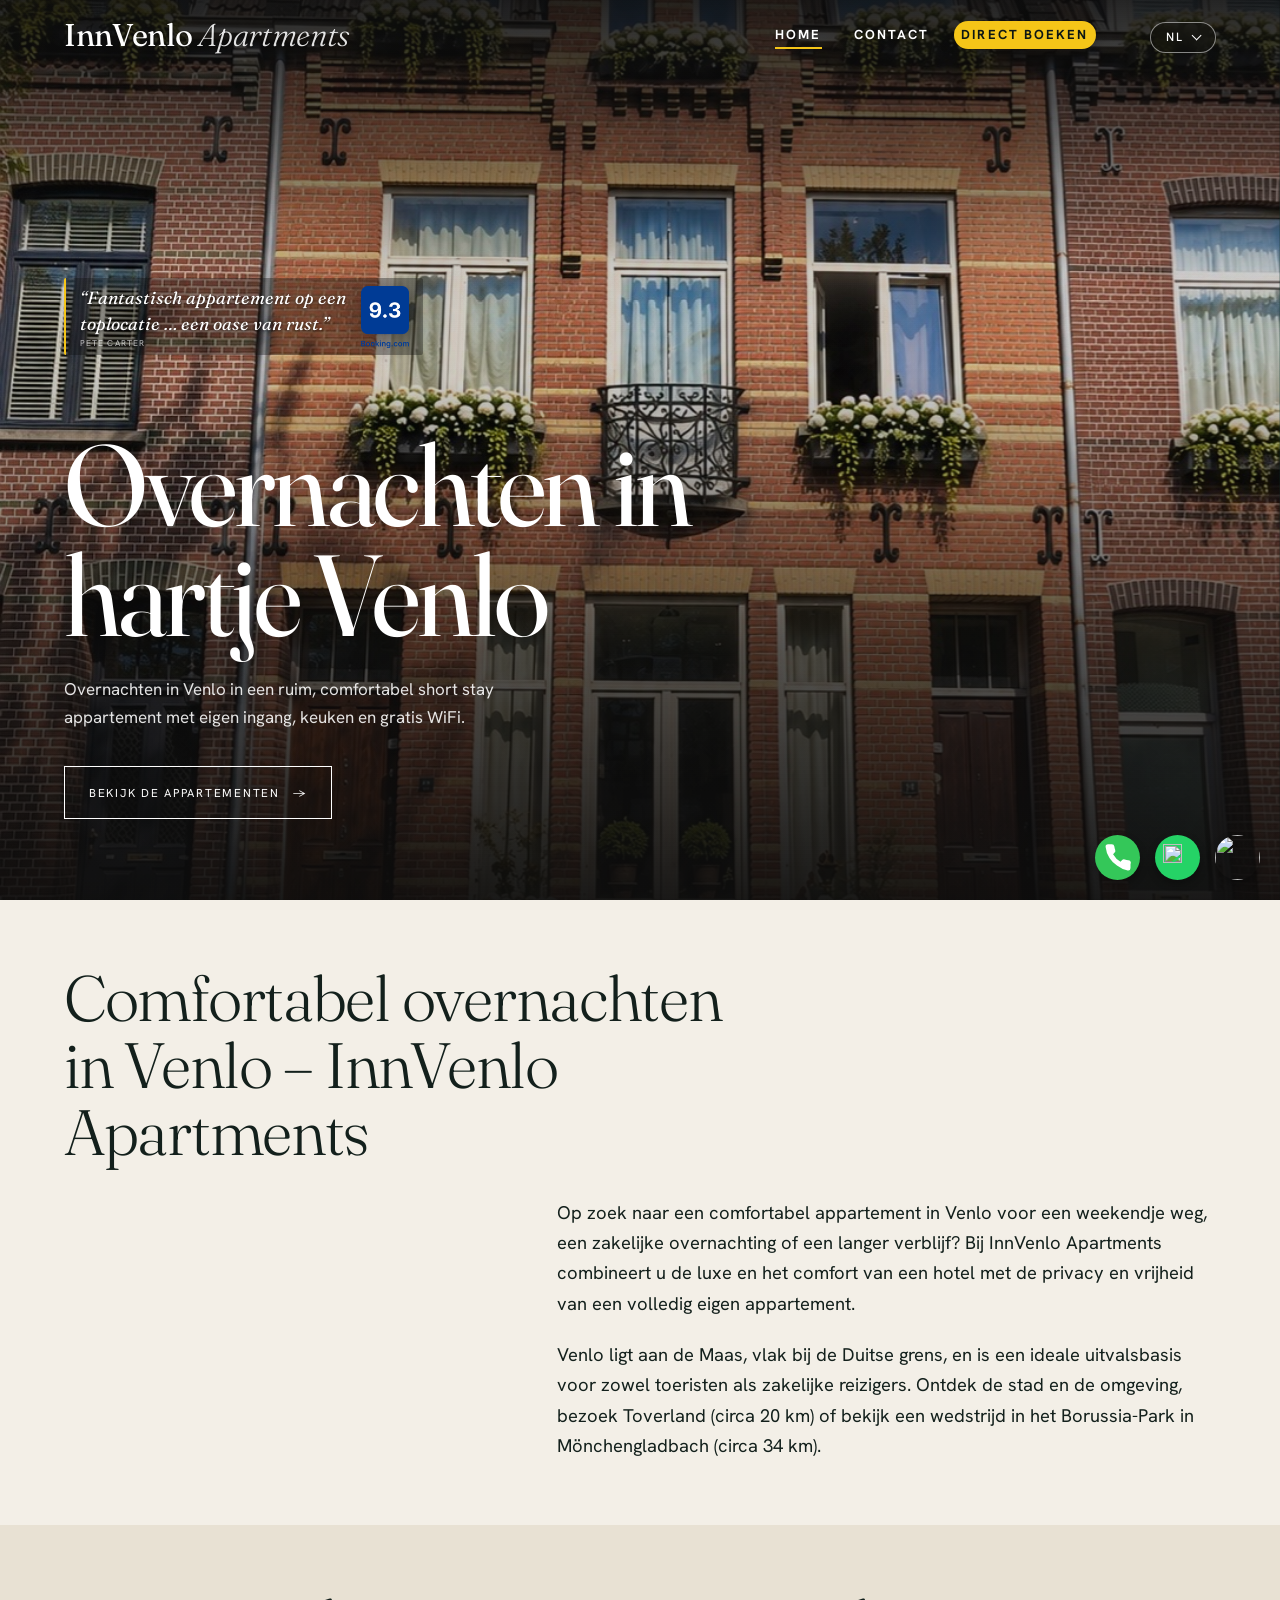
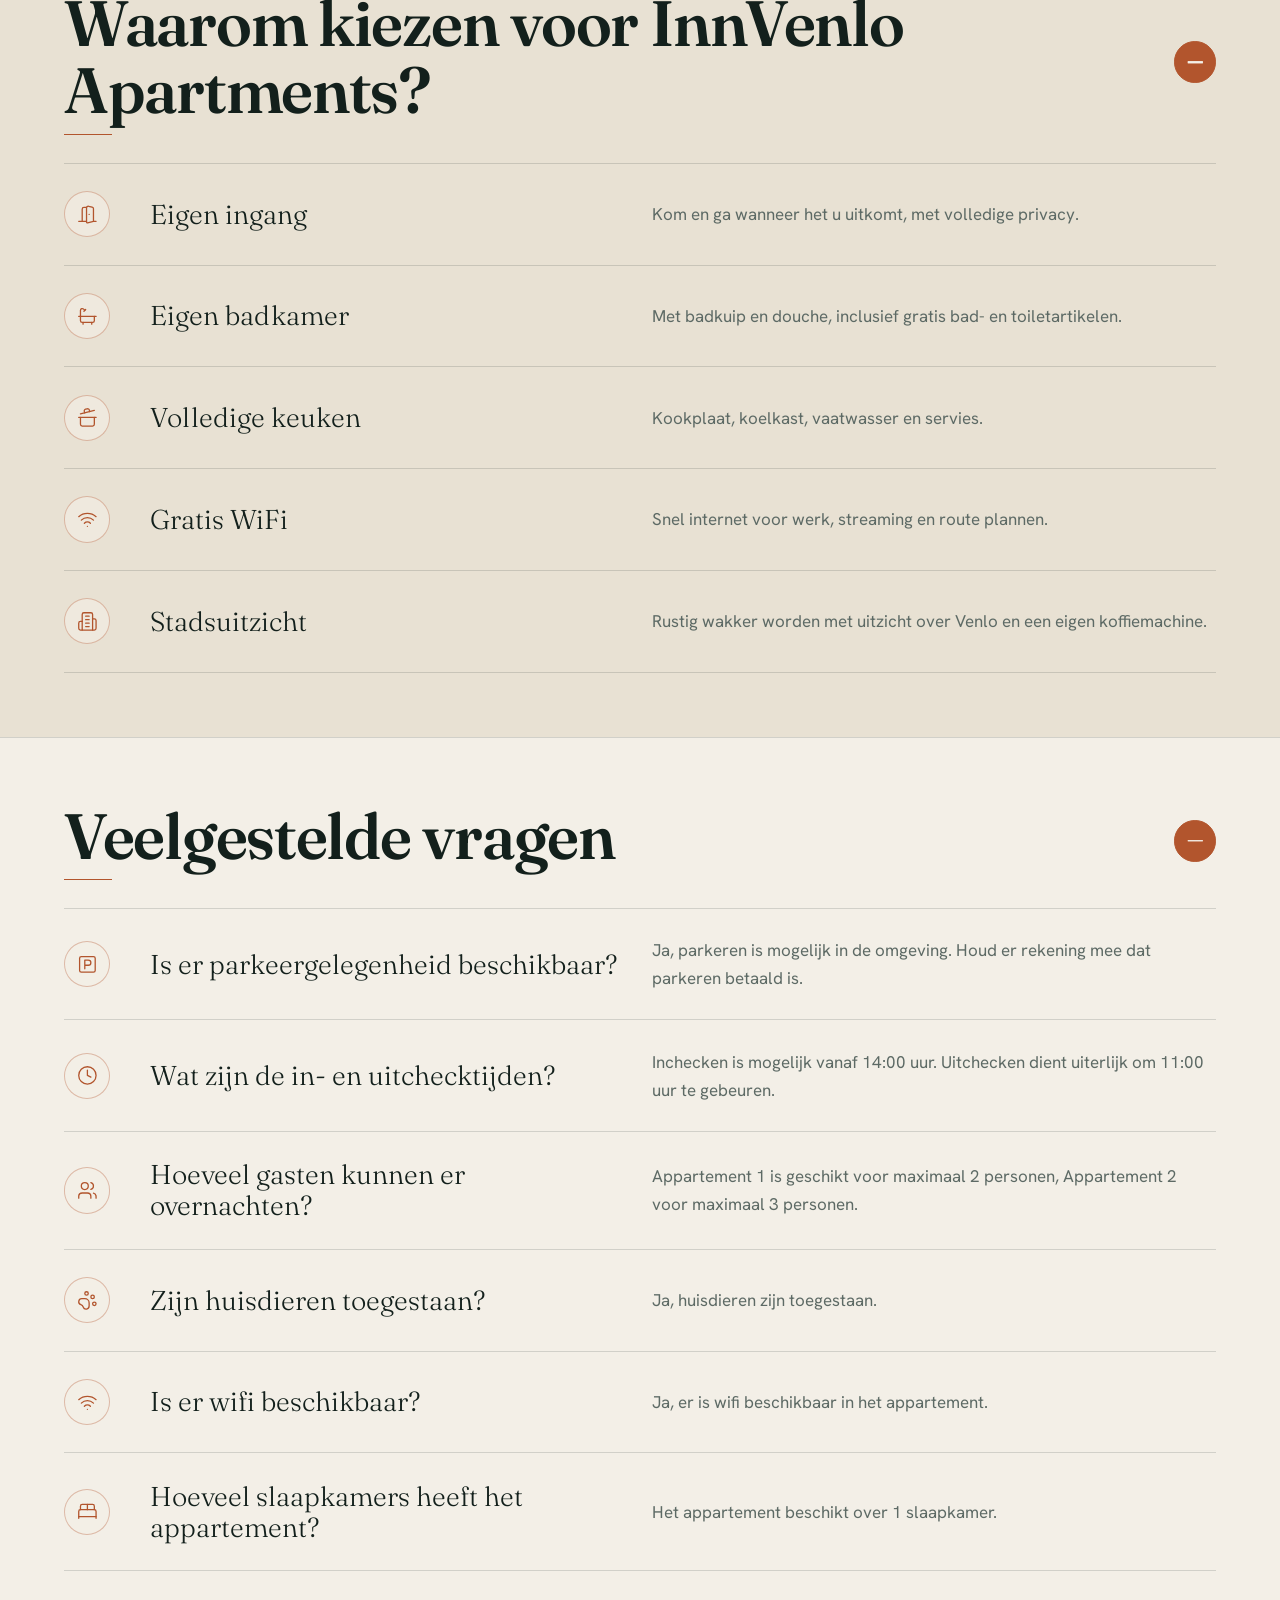
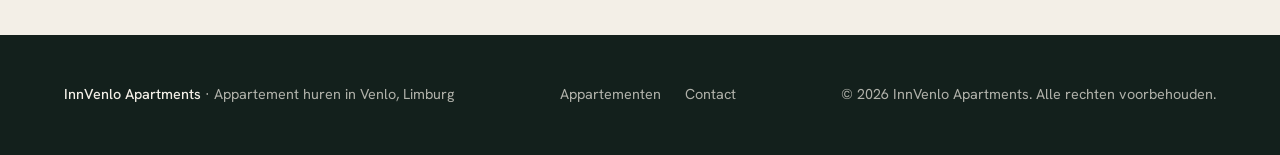
==== commit eca540ff: "Prijs vanaf €125, capaciteit per appartement en minimaal verblijf van 2 nachten - Prijscommunicatie:" ====
--- a/docs/index.html
+++ b/docs/index.html
@@ -34,7 +34,7 @@
 <section class="sec faq" id="faq"><details class="why"><summary><h2 data-i18n="faqTitle">Veelgestelde vragen</h2><span class="plus" aria-hidden="true"></span></summary><ul class="bn">
 <li><span class="ic-wrap"><svg class="ic" aria-hidden="true" viewBox="0 0 24 24"><use href="#i-parking"/></svg></span><h3 data-i18n="faqParkQ">Is er parkeergelegenheid beschikbaar?</h3><p data-i18n="faqParkA">Ja, parkeren is mogelijk in de omgeving. Houd er rekening mee dat parkeren betaald is.</p></li>
 <li><span class="ic-wrap"><svg class="ic" aria-hidden="true" viewBox="0 0 24 24"><use href="#i-clock"/></svg></span><h3 data-i18n="faqTimeQ">Wat zijn de in- en uitchecktijden?</h3><p data-i18n="faqTimeA">Inchecken is mogelijk vanaf 14:00 uur. Uitchecken dient uiterlijk om 11:00 uur te gebeuren.</p></li>
-<li><span class="ic-wrap"><svg class="ic" aria-hidden="true" viewBox="0 0 24 24"><use href="#i-users"/></svg></span><h3 data-i18n="faqGuestsQ">Hoeveel gasten kunnen er overnachten?</h3><p data-i18n="faqGuestsA">Het appartement is geschikt voor maximaal 3 gasten.</p></li>
+<li><span class="ic-wrap"><svg class="ic" aria-hidden="true" viewBox="0 0 24 24"><use href="#i-users"/></svg></span><h3 data-i18n="faqGuestsQ">Hoeveel gasten kunnen er overnachten?</h3><p data-i18n="faqGuestsA">Appartement 1 is geschikt voor maximaal 2 personen, Appartement 2 voor maximaal 3 personen.</p></li>
 <li><span class="ic-wrap"><svg class="ic" aria-hidden="true" viewBox="0 0 24 24"><use href="#i-paw"/></svg></span><h3 data-i18n="faqPetsQ">Zijn huisdieren toegestaan?</h3><p data-i18n="faqPetsA">Ja, huisdieren zijn toegestaan.</p></li>
 <li><span class="ic-wrap"><svg class="ic" aria-hidden="true" viewBox="0 0 24 24"><use href="#i-wifi"/></svg></span><h3 data-i18n="faqWifiQ">Is er wifi beschikbaar?</h3><p data-i18n="faqWifiA">Ja, er is wifi beschikbaar in het appartement.</p></li>
 <li><span class="ic-wrap"><svg class="ic" aria-hidden="true" viewBox="0 0 24 24"><use href="#i-bed"/></svg></span><h3 data-i18n="faqBedsQ">Hoeveel slaapkamers heeft het appartement?</h3><p data-i18n="faqBedsA">Het appartement beschikt over 1 slaapkamer.</p></li></ul></details></section>
@@ -47,5 +47,5 @@
     <a class="cb-i cb-wa" href="https://wa.me/31648742693" target="_blank" rel="noopener noreferrer" aria-label="WhatsApp" title="WhatsApp"><img src="https://cdn.simpleicons.org/whatsapp/FFFFFF" alt=""></a>
     <a class="cb-i cb-mail" href="mailto:jamb.lamberts@ziggo.nl" aria-label="E-mail" title="E-mail"><img src="https://upload.wikimedia.org/wikipedia/commons/4/4e/Mail_%28iOS%29.svg" alt=""></a>
   </div>  
-<script src="script.js?v=106"></script></body></html>
+<script src="script.js?v=107"></script></body></html>
 
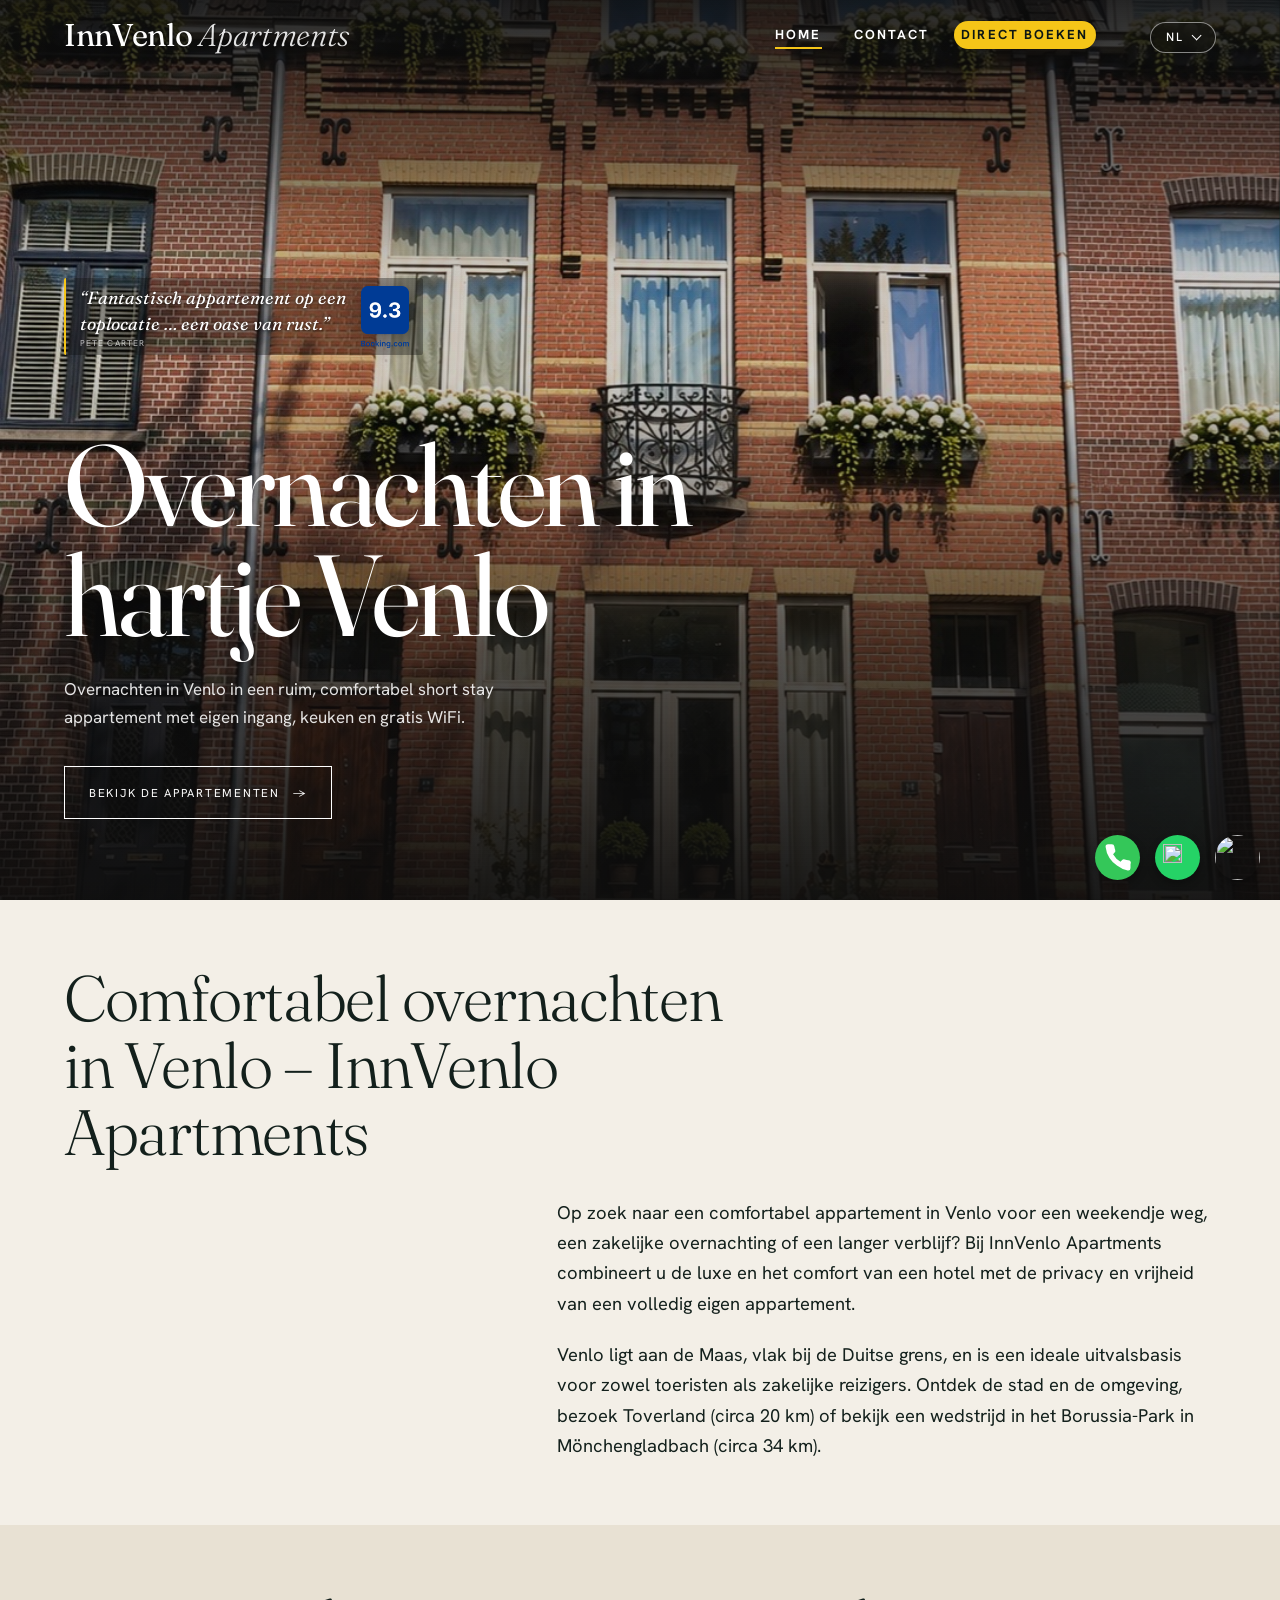
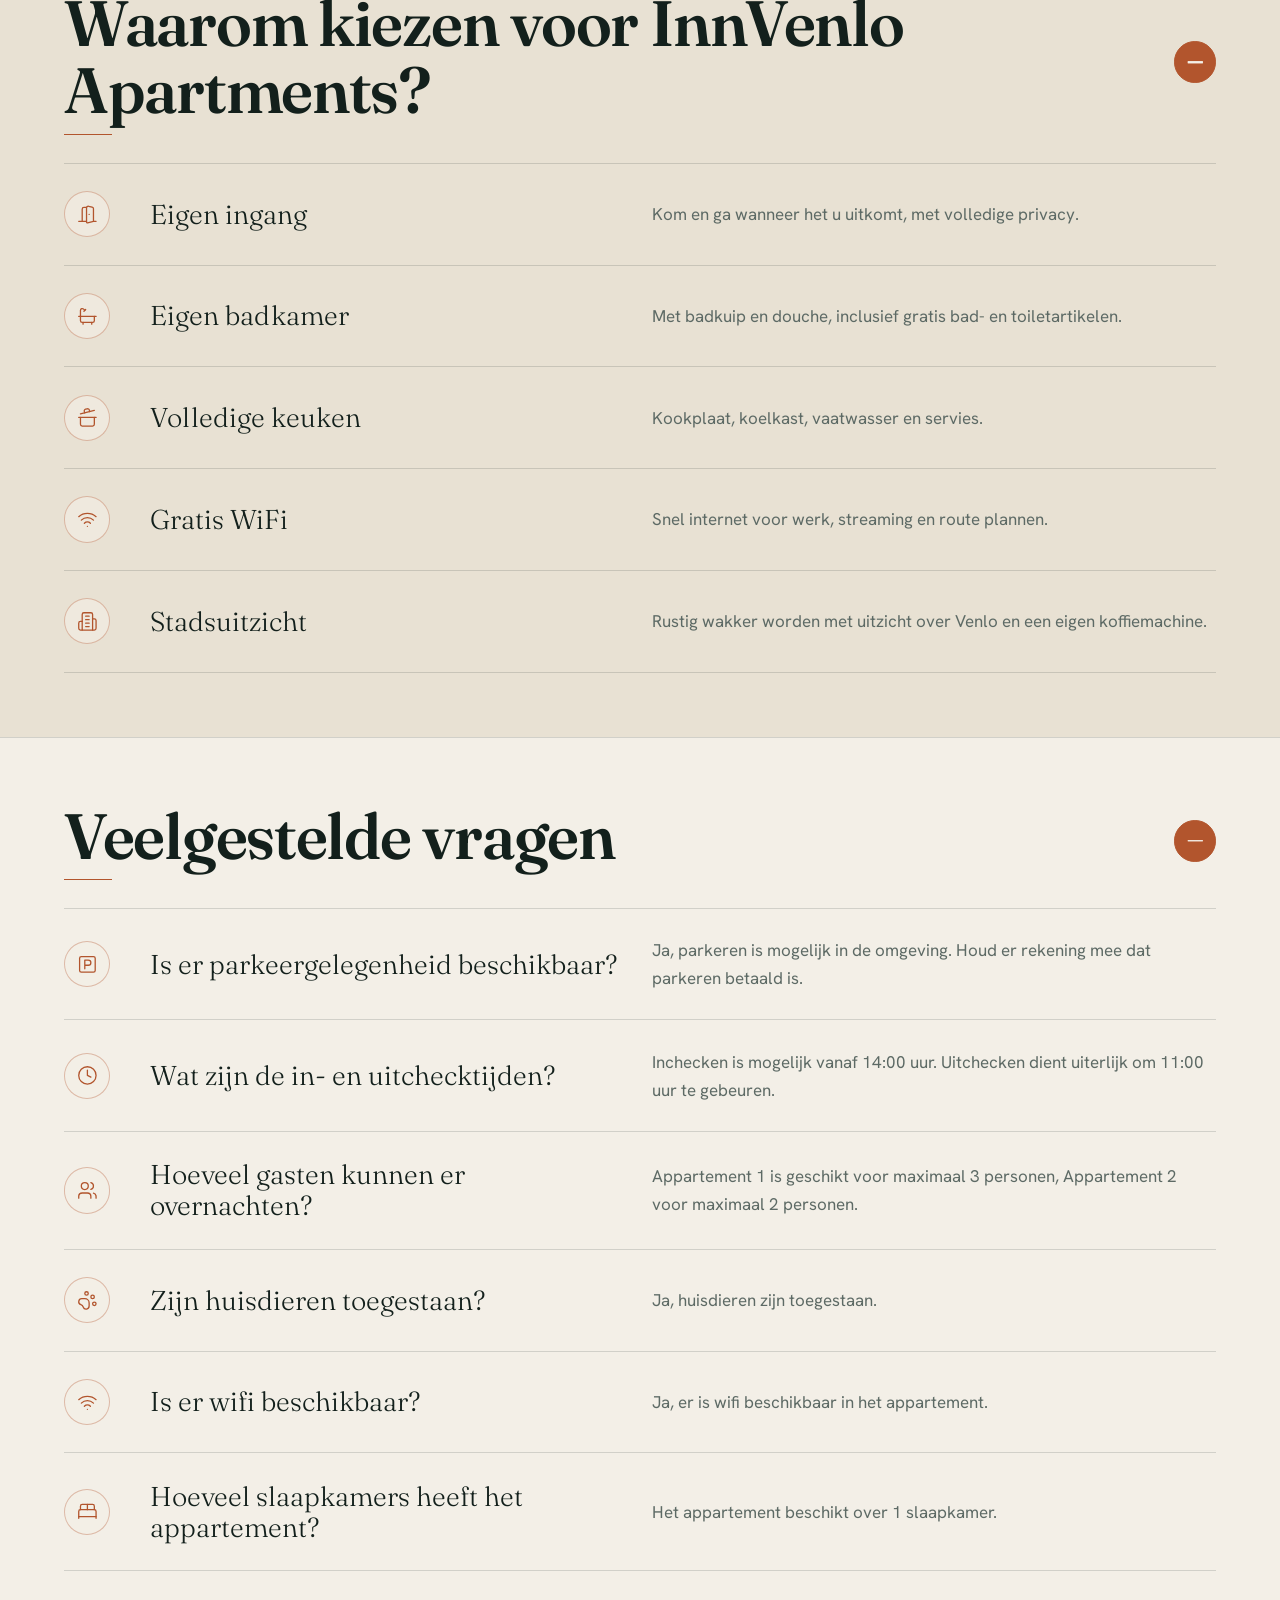
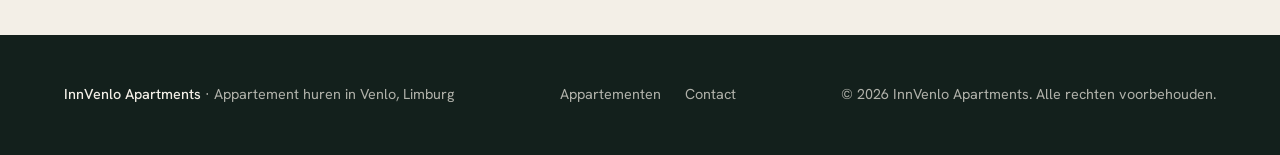
==== commit 2ee13a5c: "Slaapkamerfoto bij Appartement 1 en max. personen 2/3 omgewisseld - Appartement 1: slaapkamerfoto (a" ====
--- a/docs/index.html
+++ b/docs/index.html
@@ -1,6 +1,6 @@
-<!DOCTYPE html><html lang="nl"><head><meta charset="utf-8"><meta name="viewport" content="width=device-width, initial-scale=1"><meta name="theme-color" content="#0f3d36"><meta property="og:type" content="website"><meta property="og:locale" content="nl_NL"><link rel="preconnect" href="https://fonts.googleapis.com"><link rel="preconnect" href="https://fonts.gstatic.com" crossorigin><link href="https://fonts.googleapis.com/css2?family=Fraunces:ital,opsz,wght@0,9..144,300..700;1,9..144,300..400&family=Hanken+Grotesk:wght@400;500;600;700&display=swap" rel="stylesheet"><link rel="stylesheet" href="style.css?v=107">
+<!DOCTYPE html><html lang="nl"><head><meta charset="utf-8"><meta name="viewport" content="width=device-width, initial-scale=1"><meta name="theme-color" content="#0f3d36"><meta property="og:type" content="website"><meta property="og:locale" content="nl_NL"><link rel="preconnect" href="https://fonts.googleapis.com"><link rel="preconnect" href="https://fonts.gstatic.com" crossorigin><link href="https://fonts.googleapis.com/css2?family=Fraunces:ital,opsz,wght@0,9..144,300..700;1,9..144,300..400&family=Hanken+Grotesk:wght@400;500;600;700&display=swap" rel="stylesheet"><link rel="stylesheet" href="style.css?v=110">
 <title data-i18n="titleHome">Overnachten in Venlo centrum | InnVenlo Apartments</title>
-<meta name="description" content="Overnachten in het centrum van Venlo? Ruime short stay appartementen met eigen ingang, keuken, gratis WiFi en stadsuitzicht. Een alternatief voor een hotel in Venlo. Boek via Booking.com of Airbnb.">
+<meta name="description" content="Overnachten in het centrum van Venlo? Ruime short stay appartementen met eigen ingang, keuken en gratis WiFi. Boek direct via onze officiële website voor de beste prijs.">
 <link rel="canonical" href="https://www.innvenlo.nl/"><meta property="og:title" content="InnVenlo Apartments"><meta property="og:description" content="Overnachten in het centrum van Venlo in een ruim short stay appartement."><meta property="og:url" content="https://www.innvenlo.nl/"><meta property="og:image" content="https://www.innvenlo.nl/images/hero-venlo.jpg"></head>
 <body class="home">
 <svg width="0" height="0" style="position:absolute" aria-hidden="true"><symbol id="i-door" viewBox="0 0 24 24"><path d="M11 20H2"/><path d="M11 4.562v16.157a1 1 0 0 0 1.242.97L19 20V5.562a2 2 0 0 0-1.515-1.94l-4-1A2 2 0 0 0 11 4.561z"/><path d="M11 4H8a2 2 0 0 0-2 2v14"/><path d="M14 12h.01"/><path d="M22 20h-3"/></symbol><symbol id="i-pot" viewBox="0 0 24 24"><path d="M2 12h20"/><path d="M20 12v8a2 2 0 0 1-2 2H6a2 2 0 0 1-2-2v-8"/><path d="m4 8 16-4"/><path d="m8.86 6.78-.45-1.81a2 2 0 0 1 1.45-2.43l1.94-.48a2 2 0 0 1 2.43 1.46l.45 1.8"/></symbol><symbol id="i-wifi" viewBox="0 0 24 24"><path d="M12 20h.01"/><path d="M2 8.82a15 15 0 0 1 20 0"/><path d="M5 12.859a10 10 0 0 1 14 0"/><path d="M8.5 16.429a5 5 0 0 1 7 0"/></symbol><symbol id="i-city" viewBox="0 0 24 24"><path d="M6 22V4a2 2 0 0 1 2-2h8a2 2 0 0 1 2 2v18Z"/><path d="M6 12H4a2 2 0 0 0-2 2v6a2 2 0 0 0 2 2h2"/><path d="M18 9h2a2 2 0 0 1 2 2v9a2 2 0 0 1-2 2h-2"/><path d="M10 6h4"/><path d="M10 10h4"/><path d="M10 14h4"/><path d="M10 18h4"/></symbol><symbol id="i-bath" viewBox="0 0 24 24"><path d="M10 4 8 6"/><path d="M17 19v2"/><path d="M2 12h20"/><path d="M7 19v2"/><path d="M9 5 7.621 3.621A2.121 2.121 0 0 0 4 5v12a2 2 0 0 0 2 2h12a2 2 0 0 0 2-2v-5"/></symbol><symbol id="i-bed" viewBox="0 0 24 24"><path d="M2 20v-8a2 2 0 0 1 2-2h16a2 2 0 0 1 2 2v8"/><path d="M4 10V6a2 2 0 0 1 2-2h12a2 2 0 0 1 2 2v4"/><path d="M12 4v6"/><path d="M2 18h20"/></symbol><symbol id="i-sofa" viewBox="0 0 24 24"><path d="M20 9V6a2 2 0 0 0-2-2H6a2 2 0 0 0-2 2v3"/><path d="M2 16a2 2 0 0 0 2 2h16a2 2 0 0 0 2-2v-5a2 2 0 0 0-4 0v1.5a.5.5 0 0 1-.5.5h-11a.5.5 0 0 1-.5-.5V11a2 2 0 0 0-4 0z"/><path d="M4 18v2"/><path d="M20 18v2"/><path d="M12 4v9"/></symbol><symbol id="i-parking" viewBox="0 0 24 24"><rect width="18" height="18" x="3" y="3" rx="2"/><path d="M9 17V7h4a3 3 0 0 1 0 6H9"/></symbol><symbol id="i-clock" viewBox="0 0 24 24"><circle cx="12" cy="12" r="10"/><path d="M12 6v6l4 2"/></symbol><symbol id="i-users" viewBox="0 0 24 24"><path d="M16 21v-2a4 4 0 0 0-4-4H6a4 4 0 0 0-4 4v2"/><circle cx="9" cy="7" r="4"/><path d="M22 21v-2a4 4 0 0 0-3-3.87"/><path d="M16 3.13a4 4 0 0 1 0 7.75"/></symbol><symbol id="i-paw" viewBox="0 0 24 24"><circle cx="11" cy="4" r="2"/><circle cx="18" cy="8" r="2"/><circle cx="20" cy="16" r="2"/><path d="M9 10a5 5 0 0 1 5 5v3.5a3.5 3.5 0 0 1-6.84 1.045Q6.52 17.48 4.46 16.84A3.5 3.5 0 0 1 5.5 10Z"/></symbol></svg>
@@ -12,9 +12,9 @@
 <section class="hero"><img src="images/hero-venlo.jpg" alt="Gevel van InnVenlo Apartments in Venlo" width="1086" height="1448"><div>
 <aside class="proof">
 <ul class="quotes" data-rotator aria-label="Ervaringen van gasten" data-i18n-aria="guestReviews">
-<li class="is-active"><a class="score" href="https://www.booking.com/Share-dFmzQ5" target="_blank" rel="noopener noreferrer"><img src="images/score-booking.png" alt="Booking.com score 9.3" width="186" height="240"></a><figure><blockquote>“Fantastisch appartement op een toplocatie … een oase van rust.”</blockquote><figcaption>Pete Carter</figcaption></figure></li>
+<li class="is-active"><a class="score" href="https://www.booking.com/Share-dFmzQ5" target="_blank" rel="noopener noreferrer"><img src="images/score-booking.png" alt="Booking.com score 9,3" width="186" height="240"></a><figure><blockquote>“Fantastisch appartement op een toplocatie … een oase van rust.”</blockquote><figcaption>Pete Carter</figcaption></figure></li>
 <li><a class="score" href="https://www.airbnb.nl/rooms/1077478657044682001" target="_blank" rel="noopener noreferrer"><img src="images/score-airbnb.png" alt="Airbnb score 4,9 van 5" width="191" height="240"></a><figure><blockquote>“Het voelde als een verblijf in een luxe hotel, met het comfort, de ruimte en de privacy van een appartement.”</blockquote><figcaption>Guillame Francois</figcaption></figure></li>
-<li><a class="score" href="https://www.booking.com/Share-dFmzQ5" target="_blank" rel="noopener noreferrer"><img src="images/score-booking.png" alt="Booking.com score 9.3" width="186" height="240"></a><figure><blockquote>“Superfijn appartement! Hele ruime badkamer met bad en douche en een eigen, compleet uitgeruste keuken.”</blockquote><figcaption>Gast via Booking.com</figcaption></figure></li>
+<li><a class="score" href="https://www.booking.com/Share-dFmzQ5" target="_blank" rel="noopener noreferrer"><img src="images/score-booking.png" alt="Booking.com score 9,3" width="186" height="240"></a><figure><blockquote>“Superfijn appartement! Hele ruime badkamer met bad en douche en een eigen, compleet uitgeruste keuken.”</blockquote><figcaption>Gast via Booking.com</figcaption></figure></li>
 </ul>
 </aside>
 <div class="hero-main"><h1 data-i18n="homeTitle">Overnachten in hartje Venlo</h1>
@@ -34,7 +34,7 @@
 <section class="sec faq" id="faq"><details class="why"><summary><h2 data-i18n="faqTitle">Veelgestelde vragen</h2><span class="plus" aria-hidden="true"></span></summary><ul class="bn">
 <li><span class="ic-wrap"><svg class="ic" aria-hidden="true" viewBox="0 0 24 24"><use href="#i-parking"/></svg></span><h3 data-i18n="faqParkQ">Is er parkeergelegenheid beschikbaar?</h3><p data-i18n="faqParkA">Ja, parkeren is mogelijk in de omgeving. Houd er rekening mee dat parkeren betaald is.</p></li>
 <li><span class="ic-wrap"><svg class="ic" aria-hidden="true" viewBox="0 0 24 24"><use href="#i-clock"/></svg></span><h3 data-i18n="faqTimeQ">Wat zijn de in- en uitchecktijden?</h3><p data-i18n="faqTimeA">Inchecken is mogelijk vanaf 14:00 uur. Uitchecken dient uiterlijk om 11:00 uur te gebeuren.</p></li>
-<li><span class="ic-wrap"><svg class="ic" aria-hidden="true" viewBox="0 0 24 24"><use href="#i-users"/></svg></span><h3 data-i18n="faqGuestsQ">Hoeveel gasten kunnen er overnachten?</h3><p data-i18n="faqGuestsA">Appartement 1 is geschikt voor maximaal 2 personen, Appartement 2 voor maximaal 3 personen.</p></li>
+<li><span class="ic-wrap"><svg class="ic" aria-hidden="true" viewBox="0 0 24 24"><use href="#i-users"/></svg></span><h3 data-i18n="faqGuestsQ">Hoeveel gasten kunnen er overnachten?</h3><p data-i18n="faqGuestsA">Appartement 1 is geschikt voor maximaal 3 personen, Appartement 2 voor maximaal 2 personen.</p></li>
 <li><span class="ic-wrap"><svg class="ic" aria-hidden="true" viewBox="0 0 24 24"><use href="#i-paw"/></svg></span><h3 data-i18n="faqPetsQ">Zijn huisdieren toegestaan?</h3><p data-i18n="faqPetsA">Ja, huisdieren zijn toegestaan.</p></li>
 <li><span class="ic-wrap"><svg class="ic" aria-hidden="true" viewBox="0 0 24 24"><use href="#i-wifi"/></svg></span><h3 data-i18n="faqWifiQ">Is er wifi beschikbaar?</h3><p data-i18n="faqWifiA">Ja, er is wifi beschikbaar in het appartement.</p></li>
 <li><span class="ic-wrap"><svg class="ic" aria-hidden="true" viewBox="0 0 24 24"><use href="#i-bed"/></svg></span><h3 data-i18n="faqBedsQ">Hoeveel slaapkamers heeft het appartement?</h3><p data-i18n="faqBedsA">Het appartement beschikt over 1 slaapkamer.</p></li></ul></details></section>
@@ -45,7 +45,7 @@
 <div class="cb">
     <a class="cb-i cb-tel" href="tel:+31648742693" aria-label="Bel ons" title="Bel ons" data-i18n-aria="callUs"><svg viewBox="0 0 24 24" fill="white" xmlns="http://www.w3.org/2000/svg"><path d="M22 16.92v3a2 2 0 0 1-2.18 2A19.79 19.79 0 0 1 11.19 18a19.5 19.5 0 0 1-6-6A19.79 19.79 0 0 1 2.09 3.18 2 2 0 0 1 4.08 1h3a2 2 0 0 1 2 1.72c.12.96.35 1.9.69 2.8a2 2 0 0 1-.45 2.11L8.05 8.91a16 16 0 0 0 6 6l1.27-1.27a2 2 0 0 1 2.11-.45c.9.34 1.84.57 2.8.69A2 2 0 0 1 22 16.92z"/></svg></a>
     <a class="cb-i cb-wa" href="https://wa.me/31648742693" target="_blank" rel="noopener noreferrer" aria-label="WhatsApp" title="WhatsApp"><img src="https://cdn.simpleicons.org/whatsapp/FFFFFF" alt=""></a>
-    <a class="cb-i cb-mail" href="mailto:jamb.lamberts@ziggo.nl" aria-label="E-mail" title="E-mail"><img src="https://upload.wikimedia.org/wikipedia/commons/4/4e/Mail_%28iOS%29.svg" alt=""></a>
+    <a class="cb-i cb-mail" href="mailto:contact@innvenlo.nl" aria-label="E-mail" title="E-mail"><img src="https://upload.wikimedia.org/wikipedia/commons/4/4e/Mail_%28iOS%29.svg" alt=""></a>
   </div>  
-<script src="script.js?v=107"></script></body></html>
+<script src="script.js?v=110"></script></body></html>
 
--- a/docs/style.css
+++ b/docs/style.css
@@ -613,7 +613,6 @@
 .res-submit:hover{background:#0a2c27;border-color:#0a2c27}
 /* ============ Boekingspagina (reserveren.html) ============ */
 .page-book{background:var(--paper)}
-.page-book .cb{display:none}
 .bk-wrap{display:grid;grid-template-columns:minmax(0,1fr) minmax(0,1.15fr);grid-template-areas:"intro card" "side card";column-gap:clamp(2rem,5vw,5rem);row-gap:2.5rem;align-items:start;padding:clamp(7.5rem,13vw,10rem) var(--pad) clamp(3rem,6vw,5rem);max-width:84rem;margin:0 auto}
 .bk-intro{grid-area:intro}
 .bk-card{grid-area:card;position:sticky;top:1.5rem;background:#fff;border:1px solid var(--line);box-shadow:0 30px 60px -30px #13201c40;padding:clamp(1.25rem,3vw,2.25rem)}
@@ -621,8 +620,7 @@
 .bk-h1{font:300 clamp(2.1rem,4.4vw,3.6rem)/1.05 var(--serif);letter-spacing:-.02em;margin:.2rem 0 1rem}
 .bk-lead{color:var(--mute);font-size:1.05rem;max-width:30rem}
 .bk-trust{display:flex;gap:.6rem;margin-top:1.4rem;flex-wrap:wrap}
-.bk-trust a{display:flex;align-items:center;gap:.55rem;padding:.45rem .9rem .45rem .45rem;border:1px solid var(--line);border-radius:999px;text-decoration:none;font-size:.8rem;color:var(--mute);background:#fff;transition:border-color .3s}
-.bk-trust a:hover{border-color:var(--green)}
+.bk-trust li{display:flex;align-items:center;gap:.55rem;padding:.45rem .9rem .45rem .45rem;border:1px solid var(--line);border-radius:999px;text-decoration:none;font-size:.8rem;color:var(--mute);background:#fff}
 .bk-trust b{display:grid;place-items:center;min-width:2.2rem;height:2.2rem;padding:0 .4rem;border-radius:999px;background:var(--green);color:#fff;font-weight:600;font-size:.85rem}
 .bk-trust li:nth-child(2) b{background:#FF5A5F}
 .bk-trust li:first-child b{background:#0C3B7C}
@@ -724,7 +722,7 @@
  .page-book .bk-intro .lbl,.page-book .bk-lead{display:none}
  .page-book .bk-h1{font-size:clamp(1.7rem,7.4vw,2.2rem);margin:0}
  .page-book .bk-trust{margin-top:.8rem;gap:.45rem}
- .page-book .bk-trust a{padding:.25rem .7rem .25rem .25rem;font-size:.75rem}
+ .page-book .bk-trust li{padding:.25rem .7rem .25rem .25rem;font-size:.75rem}
  .page-book .bk-trust b{min-width:1.8rem;height:1.8rem;font-size:.75rem}
  .page-book .bk-card{padding-top:1.1rem}
 }
@@ -735,7 +733,7 @@
 .seg{display:grid;grid-template-columns:repeat(3,1fr);padding:4px;background:var(--paper);border-radius:999px;border:1px solid var(--line)}
 .seg label{position:relative;cursor:pointer;text-transform:none;letter-spacing:0;color:var(--ink)}
 .seg input{position:absolute;opacity:0;width:1px;height:1px}
-.seg span{display:block;text-align:center;padding:.6rem .4rem;border-radius:999px;font-size:.85rem;line-height:1.2;transition:background .25s,color .25s,box-shadow .25s}
+.seg>label>span{display:block;text-align:center;padding:.6rem .4rem;border-radius:999px;font-size:.85rem;line-height:1.2;transition:background .25s,color .25s,box-shadow .25s}
 .seg input:checked+span{background:var(--green);color:#fff;box-shadow:0 2px 6px #0f3d3640}
 .seg input:focus-visible+span{outline:2px solid var(--clay);outline-offset:2px}
 /* Snelkeuzes */
@@ -801,7 +799,7 @@
 .add-note{justify-self:start;border:0;background:none;padding:.2rem 0;font:inherit;font-size:.85rem;color:var(--green);cursor:pointer;text-decoration:underline;text-underline-offset:.25em}
 .page-book .bk-fields{grid-template-columns:1fr 1fr}
 @media(min-width:901px){.cal2-months{grid-template-columns:1fr 1fr}.cd span{width:min(2.5rem,90%)}}
-@media(max-width:560px){.page-book .bk-fields{grid-template-columns:1fr}.seg span{font-size:.78rem;padding:.6rem .2rem}}
+@media(max-width:560px){.page-book .bk-fields{grid-template-columns:1fr}.seg>label>span{font-size:.78rem;padding:.6rem .2rem}}
 /* Vaste balk: knop altijd actief, tekst past zich aan */
 .bk-bar-btn{opacity:1!important}
 .cm-grid{column-gap:0}
@@ -809,3 +807,40 @@
 .cd span{width:min(2.35rem,78%)}
 .cd.is-range::before,.cd.is-preview::before,.cd.is-start::before,.cd.is-end::before{top:12%;bottom:12%}
 @media(min-width:901px){.cd span{width:min(2.3rem,80%)}}
+
+/* Reserveren: voordeelregel onder de H1 */
+.bk-perk{display:flex;align-items:flex-start;gap:.55rem;margin:0 0 1rem;font-size:1rem;line-height:1.45;color:var(--ink);max-width:30rem}
+.bk-perk .ic{width:1.15rem;height:1.15rem;margin-top:.15rem;color:var(--clay)}
+@media(max-width:900px){.page-book .bk-perk{margin:.7rem 0 0;font-size:.92rem}}
+/* Reserveren: appartementkeuze als kaarten */
+.seg-apt{grid-template-columns:1fr 1fr;gap:.6rem;padding:0;background:none;border:0;border-radius:0}
+.seg-apt .seg-any{grid-column:1/-1}
+.seg-apt .seg-any>span{border:1px solid var(--line);background:var(--paper)}
+.seg-apt .apt-opt>span{display:grid;height:100%;padding:0;text-align:left;border:1px solid var(--line);border-radius:14px;background:#fff;overflow:hidden;transition:border-color .25s,box-shadow .25s}
+.seg-apt .apt-opt:hover>span{border-color:var(--green)}
+.seg-apt .apt-opt input:checked+span{background:#fff;color:var(--ink);border-color:var(--green);box-shadow:0 0 0 1px var(--green),0 2px 8px #0f3d3626}
+.apt-card img{display:block;width:100%;height:auto;aspect-ratio:16/10;object-fit:cover}
+.apt-card-t{display:grid;gap:.1rem;padding:.6rem .8rem .75rem}
+.apt-card-t b{font:400 1.05rem/1.25 var(--serif)}
+.apt-card-t small{font-size:.78rem;color:var(--mute)}
+.apt-card-t .apt-price{color:var(--ink)}
+.apt-opt input:checked+span .apt-card-t b{color:var(--green)}
+/* Kalender: niet kiesbaar door minimumverblijf */
+.cd.is-minstay{color:#13201c80;cursor:help}
+.cal-legend .lg-min::before{background:#13201c14;border-color:transparent}
+/* Reserveren: korte FAQ */
+.bk-faq{display:grid;gap:1rem;margin:0 0 2rem}
+.bk-faq dt{font-weight:500;font-size:.95rem}
+.bk-faq dd{margin:.2rem 0 0;font-size:.92rem;color:var(--mute)}
+
+/* Reserveren: contactknoppen (inline SVG) */
+.cb-i svg{width:58%;height:58%;display:block}
+.cb-tel svg{width:30px;height:30px}
+.cb-mail-svg{background:linear-gradient(#22a2f5,#1a6cf0)}
+.cb-i:focus-visible,.bk-ci:focus-visible{outline:2px solid var(--clay);outline-offset:3px}
+@media(max-width:900px){.page-book .cb{bottom:calc(88px + env(safe-area-inset-bottom))}}
+.bk-help{display:flex;flex-wrap:wrap;align-items:center;gap:.6rem 1rem}
+.bk-help-ic{display:flex;gap:.5rem}
+.bk-ci{display:grid;place-items:center;width:2rem;height:2rem;border-radius:50%;transition:transform .2s}
+.bk-ci:hover{transform:scale(1.08)}
+.bk-ci svg{width:56%;height:56%}
